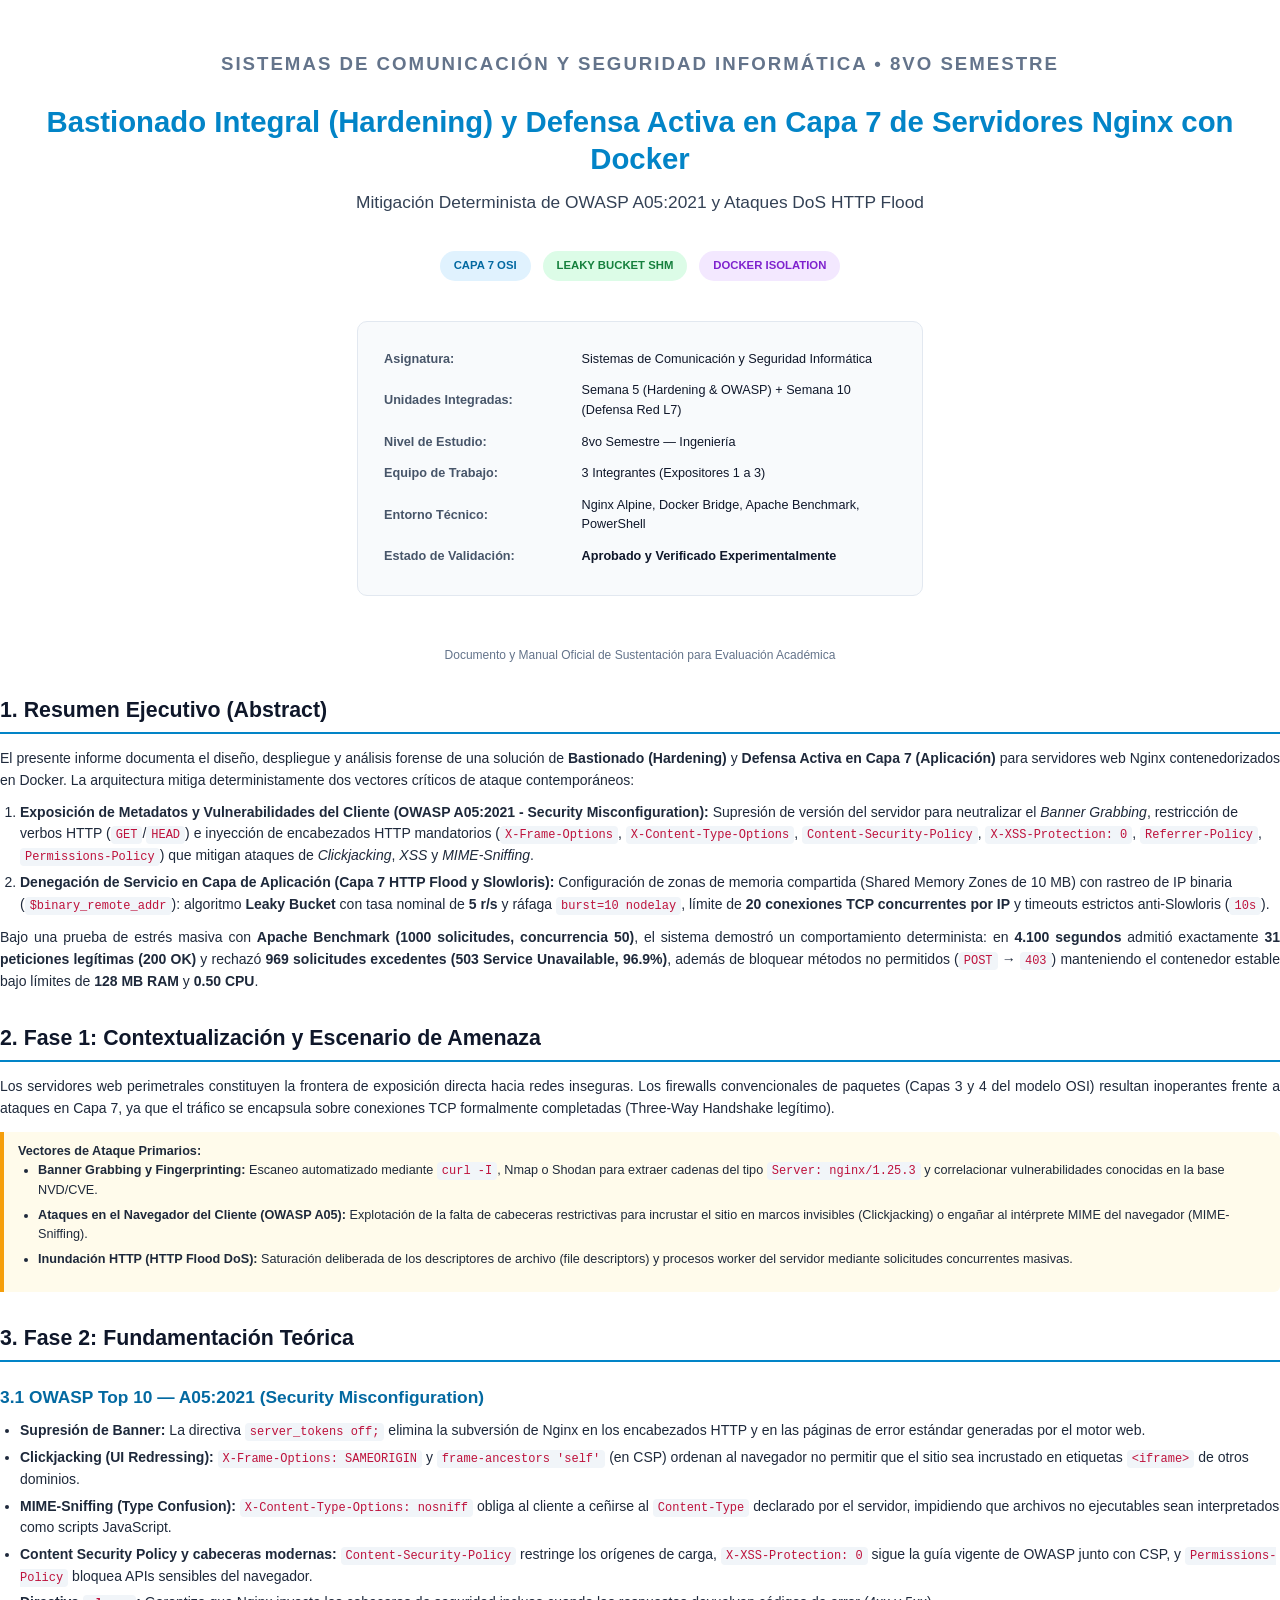
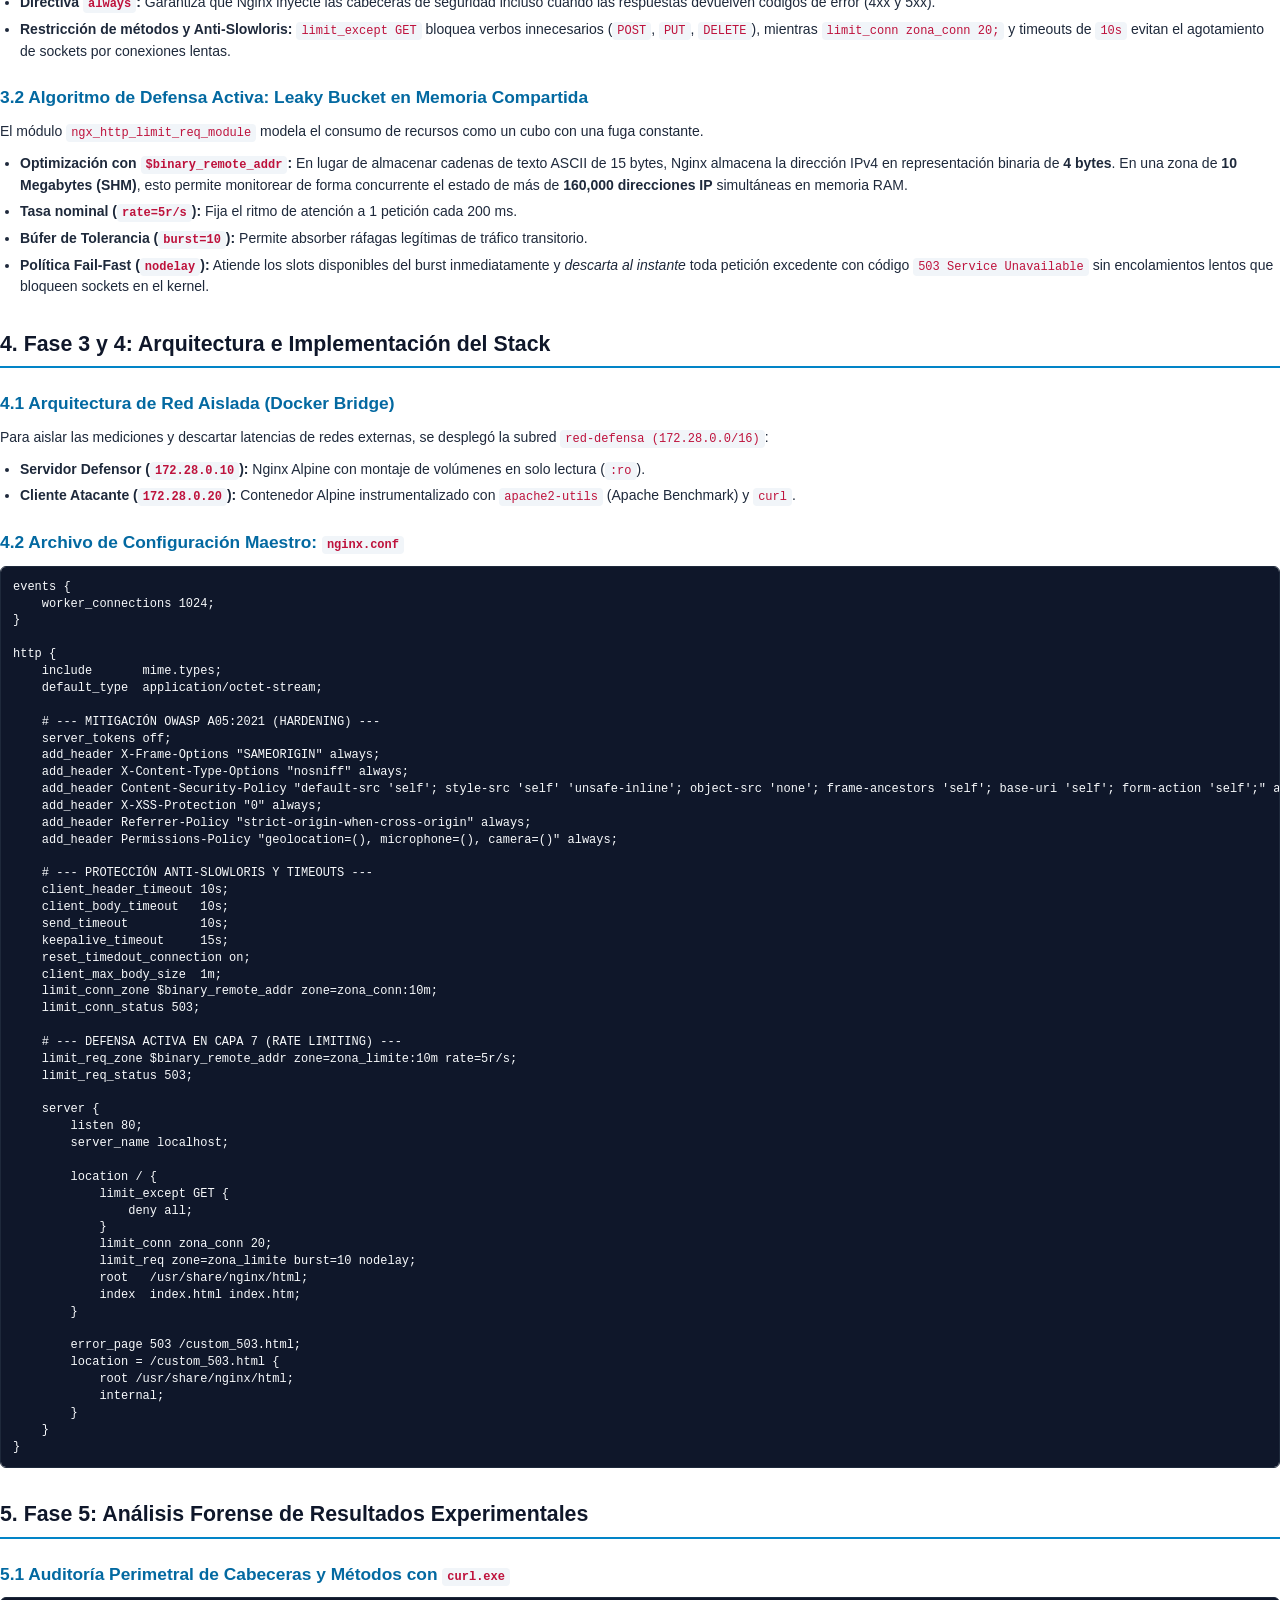
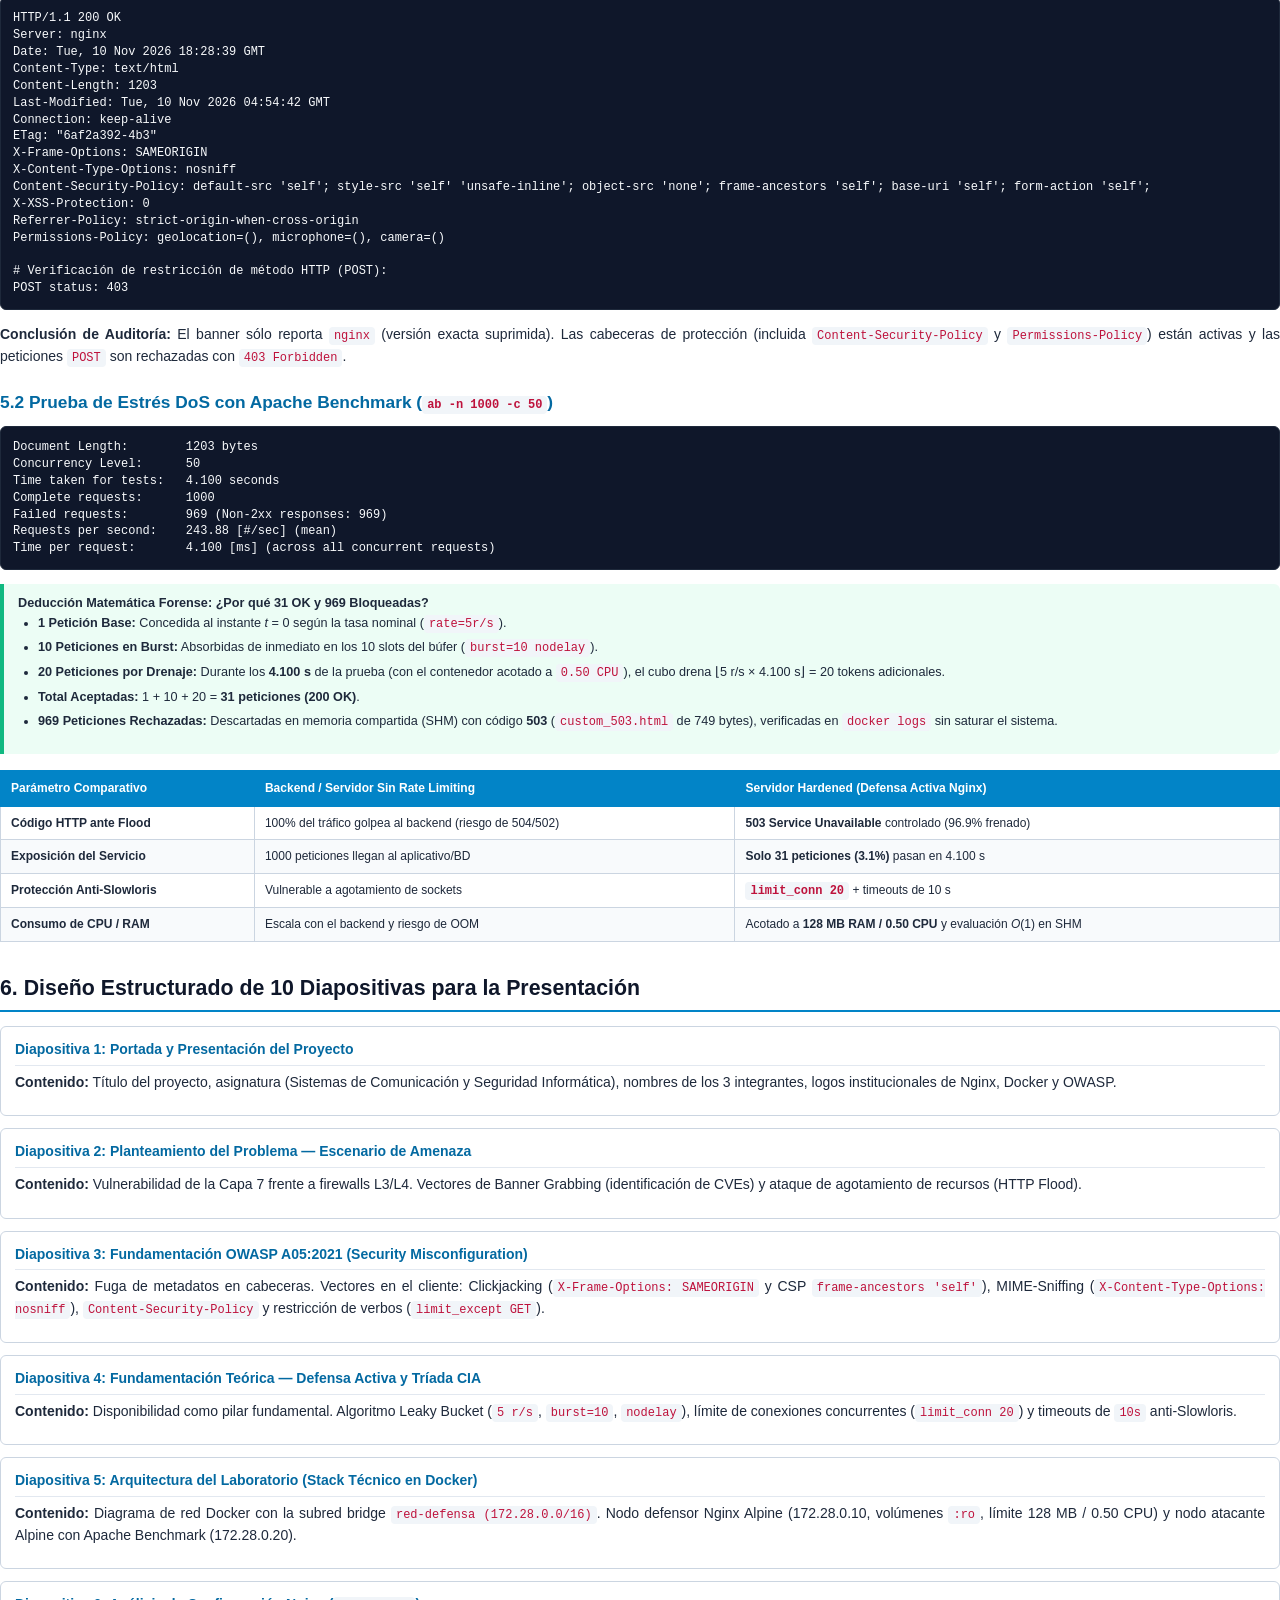
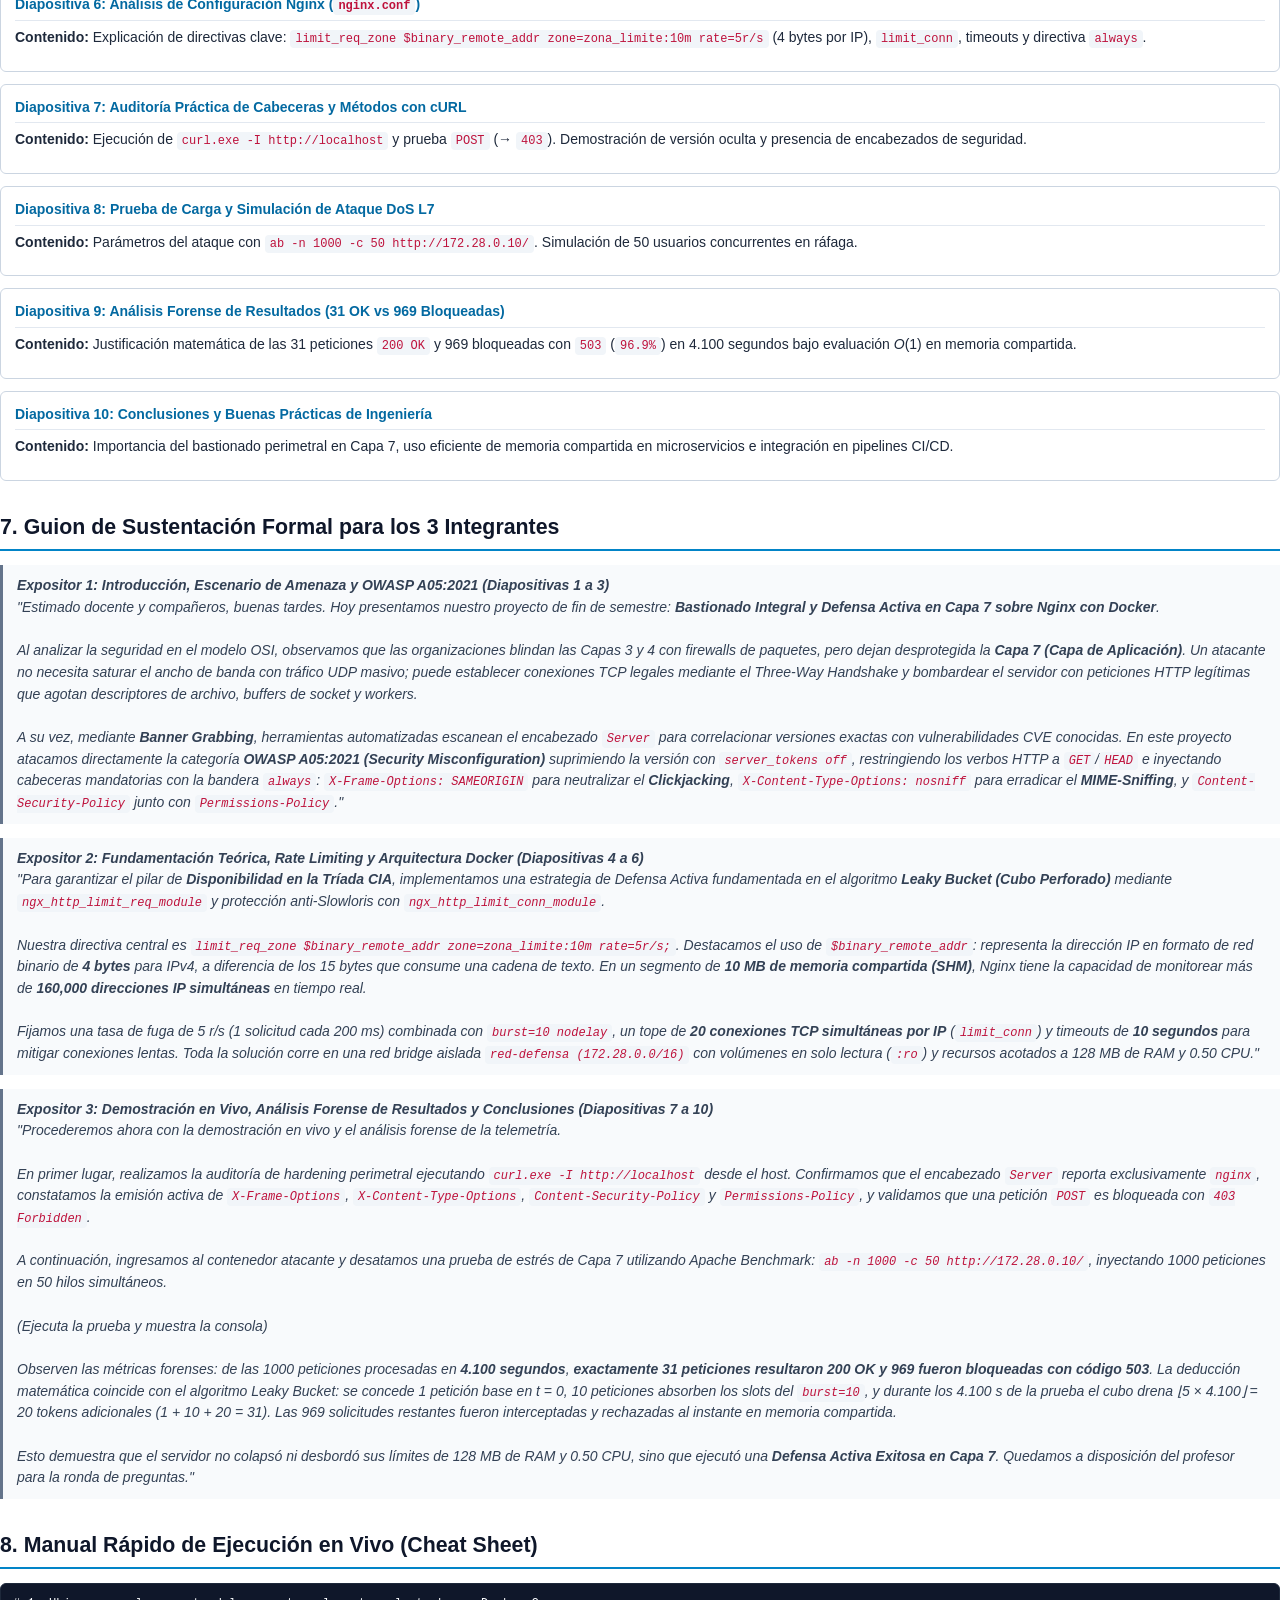
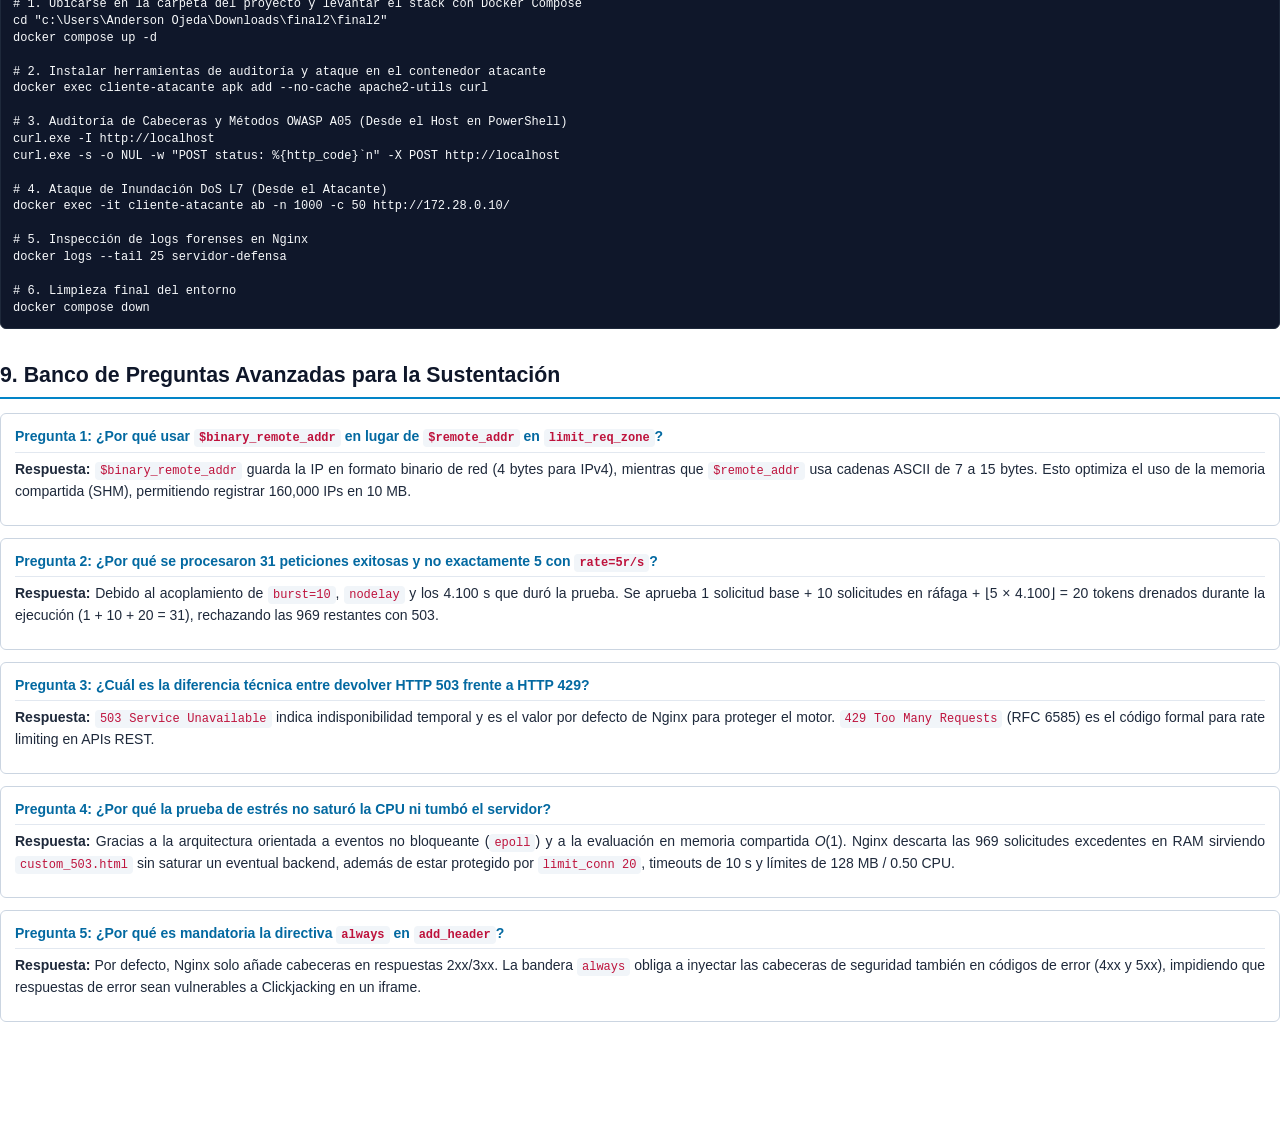
==== documento_para_pdf.html @ 4eda1c68 "Add project files" ====
<!DOCTYPE html>
<html lang="es">
<head>
<meta charset="UTF-8">
<title>Informe y Guía de Sustentación - Nginx Hardening y DoS Capa 7</title>
<style>
    @page {
        size: A4;
        margin: 20mm 15mm 20mm 15mm;
        @bottom-right {
            content: counter(page);
        }
    }
    
    body {
        font-family: 'Segoe UI', -apple-system, BlinkMacSystemFont, Roboto, Helvetica, Arial, sans-serif;
        font-size: 10.5pt;
        line-height: 1.55;
        color: #1e293b;
        background: #ffffff;
        margin: 0;
        padding: 0;
    }

    h1, h2, h3, h4, h5 {
        color: #0f172a;
        font-weight: 700;
        page-break-after: avoid;
    }

    .cover-page {
        page-break-after: always;
        text-align: center;
        padding-top: 50px;
    }

    .univ-title {
        font-size: 14pt;
        letter-spacing: 2px;
        color: #64748b;
        text-transform: uppercase;
        margin-bottom: 25px;
        font-weight: 600;
    }

    .doc-main-title {
        font-size: 22pt;
        line-height: 1.25;
        color: #0284c7;
        margin-bottom: 12px;
        font-weight: 800;
    }

    .doc-subtitle {
        font-size: 13pt;
        color: #334155;
        margin-bottom: 35px;
        font-weight: 500;
    }

    .badge-bar {
        margin-bottom: 40px;
    }

    .badge {
        display: inline-block;
        padding: 6px 14px;
        border-radius: 9999px;
        font-size: 8.5pt;
        font-weight: bold;
        text-transform: uppercase;
        margin: 0 4px;
    }

    .badge-blue { background: #e0f2fe; color: #0369a1; }
    .badge-green { background: #dcfce7; color: #15803d; }
    .badge-purple { background: #f3e8ff; color: #7e22ce; }

    .metadata-card {
        background: #f8fafc;
        border: 1px solid #e2e8f0;
        border-radius: 10px;
        padding: 22px;
        margin: 0 auto;
        max-width: 520px;
        text-align: left;
    }

    .metadata-card table {
        width: 100%;
        border-collapse: collapse;
    }

    .metadata-card td {
        padding: 6px 4px;
        font-size: 9.5pt;
    }

    .metadata-label {
        font-weight: bold;
        color: #475569;
        width: 38%;
    }

    .metadata-val {
        color: #0f172a;
    }

    h1 {
        font-size: 16pt;
        border-bottom: 2px solid #0284c7;
        padding-bottom: 5px;
        margin-top: 30px;
        margin-bottom: 14px;
    }

    h2 {
        font-size: 13pt;
        color: #0369a1;
        margin-top: 22px;
        margin-bottom: 10px;
    }

    h3 {
        font-size: 11pt;
        color: #0f172a;
        margin-top: 16px;
        margin-bottom: 8px;
    }

    p {
        margin: 0 0 10px 0;
        text-align: justify;
    }

    ul, ol {
        margin: 0 0 12px 20px;
        padding: 0;
    }

    li {
        margin-bottom: 5px;
    }

    pre {
        background: #0f172a;
        color: #f8fafc;
        padding: 12px;
        border-radius: 6px;
        font-family: 'Consolas', 'Courier New', monospace;
        font-size: 8.5pt;
        line-height: 1.4;
        overflow-x: auto;
        page-break-inside: avoid;
        margin: 10px 0 14px 0;
        border: 1px solid #1e293b;
    }

    code {
        font-family: 'Consolas', monospace;
        font-size: 9pt;
        background: #f1f5f9;
        color: #be123c;
        padding: 2px 5px;
        border-radius: 4px;
    }

    pre code {
        background: none;
        color: inherit;
        padding: 0;
    }

    table.data-table {
        width: 100%;
        border-collapse: collapse;
        margin: 14px 0 18px 0;
        font-size: 9pt;
        page-break-inside: avoid;
    }

    table.data-table th {
        background: #0284c7;
        color: #ffffff;
        text-align: left;
        padding: 8px 10px;
        font-weight: 600;
        border: 1px solid #0284c7;
    }

    table.data-table td {
        padding: 7px 10px;
        border: 1px solid #cbd5e1;
        vertical-align: top;
    }

    table.data-table tr:nth-child(even) {
        background: #f8fafc;
    }

    .callout {
        border-left: 4px solid #0284c7;
        background: #f0f9ff;
        padding: 10px 14px;
        border-radius: 0 6px 6px 0;
        margin: 12px 0 16px 0;
        font-size: 9.5pt;
        page-break-inside: avoid;
    }

    .callout-success {
        border-left-color: #10b981;
        background: #ecfdf5;
    }

    .callout-warning {
        border-left-color: #f59e0b;
        background: #fffbeb;
    }

    .quote-box {
        background: #f8fafc;
        border-left: 3px solid #64748b;
        padding: 10px 14px;
        margin: 10px 0 14px 0;
        font-style: italic;
        color: #334155;
        page-break-inside: avoid;
    }

    .slide-card {
        border: 1px solid #cbd5e1;
        border-radius: 6px;
        padding: 12px 14px;
        margin-bottom: 12px;
        background: #ffffff;
        page-break-inside: avoid;
    }

    .slide-header {
        font-weight: bold;
        color: #0369a1;
        font-size: 10.5pt;
        margin-bottom: 6px;
        border-bottom: 1px solid #e2e8f0;
        padding-bottom: 4px;
    }

    .page-break {
        page-break-before: always;
    }
</style>
</head>
<body>

<!-- PORTADA -->
<div class="cover-page">
    <div class="univ-title">Sistemas de Comunicación y Seguridad Informática &bull; 8vo Semestre</div>
    <div class="doc-main-title">Bastionado Integral (Hardening) y Defensa Activa en Capa 7 de Servidores Nginx con Docker</div>
    <div class="doc-subtitle">Mitigación Determinista de OWASP A05:2021 y Ataques DoS HTTP Flood</div>
    
    <div class="badge-bar">
        <span class="badge badge-blue">Capa 7 OSI</span>
        <span class="badge badge-green">Leaky Bucket SHM</span>
        <span class="badge badge-purple">Docker Isolation</span>
    </div>

    <div class="metadata-card">
        <table>
            <tr>
                <td class="metadata-label">Asignatura:</td>
                <td class="metadata-val">Sistemas de Comunicación y Seguridad Informática</td>
            </tr>
            <tr>
                <td class="metadata-label">Unidades Integradas:</td>
                <td class="metadata-val">Semana 5 (Hardening & OWASP) + Semana 10 (Defensa Red L7)</td>
            </tr>
            <tr>
                <td class="metadata-label">Nivel de Estudio:</td>
                <td class="metadata-val">8vo Semestre — Ingeniería</td>
            </tr>
            <tr>
                <td class="metadata-label">Equipo de Trabajo:</td>
                <td class="metadata-val">3 Integrantes (Expositores 1 a 3)</td>
            </tr>
            <tr>
                <td class="metadata-label">Entorno Técnico:</td>
                <td class="metadata-val">Nginx Alpine, Docker Bridge, Apache Benchmark, PowerShell</td>
            </tr>
            <tr>
                <td class="metadata-label">Estado de Validación:</td>
                <td class="metadata-val"><strong>Aprobado y Verificado Experimentalmente</strong></td>
            </tr>
        </table>
    </div>

    <div style="margin-top: 50px; color: #64748b; font-size: 9pt;">
        Documento y Manual Oficial de Sustentación para Evaluación Académica
    </div>
</div>

<!-- RESUMEN EJECUTIVO -->
<h1>1. Resumen Ejecutivo (Abstract)</h1>
<p>
El presente informe documenta el diseño, despliegue y análisis forense de una solución de <strong>Bastionado (Hardening)</strong> y <strong>Defensa Activa en Capa 7 (Aplicación)</strong> para servidores web Nginx contenedorizados en Docker. La arquitectura mitiga deterministamente dos vectores críticos de ataque contemporáneos:
</p>
<ol>
    <li><strong>Exposición de Metadatos y Vulnerabilidades del Cliente (OWASP A05:2021 - Security Misconfiguration):</strong> Supresión de versión del servidor para neutralizar el <em>Banner Grabbing</em>, restricción de verbos HTTP (<code>GET</code>/<code>HEAD</code>) e inyección de encabezados HTTP mandatorios (<code>X-Frame-Options</code>, <code>X-Content-Type-Options</code>, <code>Content-Security-Policy</code>, <code>X-XSS-Protection: 0</code>, <code>Referrer-Policy</code>, <code>Permissions-Policy</code>) que mitigan ataques de <em>Clickjacking</em>, <em>XSS</em> y <em>MIME-Sniffing</em>.</li>
    <li><strong>Denegación de Servicio en Capa de Aplicación (Capa 7 HTTP Flood y Slowloris):</strong> Configuración de zonas de memoria compartida (Shared Memory Zones de 10 MB) con rastreo de IP binaria (<code>$binary_remote_addr</code>): algoritmo <strong>Leaky Bucket</strong> con tasa nominal de <strong>5 r/s</strong> y ráfaga <code>burst=10 nodelay</code>, límite de <strong>20 conexiones TCP concurrentes por IP</strong> y timeouts estrictos anti-Slowloris (<code>10s</code>).</li>
</ol>
<p>
Bajo una prueba de estrés masiva con <strong>Apache Benchmark (1000 solicitudes, concurrencia 50)</strong>, el sistema demostró un comportamiento determinista: en <strong>4.100 segundos</strong> admitió exactamente <strong>31 peticiones legítimas (200 OK)</strong> y rechazó <strong>969 solicitudes excedentes (503 Service Unavailable, 96.9%)</strong>, además de bloquear métodos no permitidos (<code>POST</code> &rarr; <code>403</code>) manteniendo el contenedor estable bajo límites de <strong>128 MB RAM</strong> y <strong>0.50 CPU</strong>.
</p>

<!-- FASE 1 -->
<h1>2. Fase 1: Contextualización y Escenario de Amenaza</h1>
<p>
Los servidores web perimetrales constituyen la frontera de exposición directa hacia redes inseguras. Los firewalls convencionales de paquetes (Capas 3 y 4 del modelo OSI) resultan inoperantes frente a ataques en Capa 7, ya que el tráfico se encapsula sobre conexiones TCP formalmente completadas (Three-Way Handshake legítimo).
</p>

<div class="callout callout-warning">
    <strong>Vectores de Ataque Primarios:</strong>
    <ul>
        <li><strong>Banner Grabbing y Fingerprinting:</strong> Escaneo automatizado mediante <code>curl -I</code>, Nmap o Shodan para extraer cadenas del tipo <code>Server: nginx/1.25.3</code> y correlacionar vulnerabilidades conocidas en la base NVD/CVE.</li>
        <li><strong>Ataques en el Navegador del Cliente (OWASP A05):</strong> Explotación de la falta de cabeceras restrictivas para incrustar el sitio en marcos invisibles (Clickjacking) o engañar al intérprete MIME del navegador (MIME-Sniffing).</li>
        <li><strong>Inundación HTTP (HTTP Flood DoS):</strong> Saturación deliberada de los descriptores de archivo (file descriptors) y procesos worker del servidor mediante solicitudes concurrentes masivas.</li>
    </ul>
</div>

<!-- FASE 2 -->
<h1>3. Fase 2: Fundamentación Teórica</h1>

<h2>3.1 OWASP Top 10 — A05:2021 (Security Misconfiguration)</h2>
<ul>
    <li><strong>Supresión de Banner:</strong> La directiva <code>server_tokens off;</code> elimina la subversión de Nginx en los encabezados HTTP y en las páginas de error estándar generadas por el motor web.</li>
    <li><strong>Clickjacking (UI Redressing):</strong> <code>X-Frame-Options: SAMEORIGIN</code> y <code>frame-ancestors 'self'</code> (en CSP) ordenan al navegador no permitir que el sitio sea incrustado en etiquetas <code>&lt;iframe&gt;</code> de otros dominios.</li>
    <li><strong>MIME-Sniffing (Type Confusion):</strong> <code>X-Content-Type-Options: nosniff</code> obliga al cliente a ceñirse al <code>Content-Type</code> declarado por el servidor, impidiendo que archivos no ejecutables sean interpretados como scripts JavaScript.</li>
    <li><strong>Content Security Policy y cabeceras modernas:</strong> <code>Content-Security-Policy</code> restringe los orígenes de carga, <code>X-XSS-Protection: 0</code> sigue la guía vigente de OWASP junto con CSP, y <code>Permissions-Policy</code> bloquea APIs sensibles del navegador.</li>
    <li><strong>Directiva <code>always</code>:</strong> Garantiza que Nginx inyecte las cabeceras de seguridad incluso cuando las respuestas devuelven códigos de error (4xx y 5xx).</li>
    <li><strong>Restricción de métodos y Anti-Slowloris:</strong> <code>limit_except GET</code> bloquea verbos innecesarios (<code>POST</code>, <code>PUT</code>, <code>DELETE</code>), mientras <code>limit_conn zona_conn 20;</code> y timeouts de <code>10s</code> evitan el agotamiento de sockets por conexiones lentas.</li>
</ul>

<h2>3.2 Algoritmo de Defensa Activa: Leaky Bucket en Memoria Compartida</h2>
<p>
El módulo <code>ngx_http_limit_req_module</code> modela el consumo de recursos como un cubo con una fuga constante.
</p>
<ul>
    <li><strong>Optimización con <code>$binary_remote_addr</code>:</strong> En lugar de almacenar cadenas de texto ASCII de 15 bytes, Nginx almacena la dirección IPv4 en representación binaria de <strong>4 bytes</strong>. En una zona de <strong>10 Megabytes (SHM)</strong>, esto permite monitorear de forma concurrente el estado de más de <strong>160,000 direcciones IP</strong> simultáneas en memoria RAM.</li>
    <li><strong>Tasa nominal (<code>rate=5r/s</code>):</strong> Fija el ritmo de atención a 1 petición cada 200 ms.</li>
    <li><strong>Búfer de Tolerancia (<code>burst=10</code>):</strong> Permite absorber ráfagas legítimas de tráfico transitorio.</li>
    <li><strong>Política Fail-Fast (<code>nodelay</code>):</strong> Atiende los slots disponibles del burst inmediatamente y <em>descarta al instante</em> toda petición excedente con código <code>503 Service Unavailable</code> sin encolamientos lentos que bloqueen sockets en el kernel.</li>
</ul>

<div class="page-break"></div>

<!-- FASE 3 Y 4 -->
<h1>4. Fase 3 y 4: Arquitectura e Implementación del Stack</h1>

<h2>4.1 Arquitectura de Red Aislada (Docker Bridge)</h2>
<p>
Para aislar las mediciones y descartar latencias de redes externas, se desplegó la subred <code>red-defensa (172.28.0.0/16)</code>:
</p>
<ul>
    <li><strong>Servidor Defensor (<code>172.28.0.10</code>):</strong> Nginx Alpine con montaje de volúmenes en solo lectura (<code>:ro</code>).</li>
    <li><strong>Cliente Atacante (<code>172.28.0.20</code>):</strong> Contenedor Alpine instrumentalizado con <code>apache2-utils</code> (Apache Benchmark) y <code>curl</code>.</li>
</ul>

<h2>4.2 Archivo de Configuración Maestro: <code>nginx.conf</code></h2>
<pre><code>events {
    worker_connections 1024;
}

http {
    include       mime.types;
    default_type  application/octet-stream;

    # --- MITIGACIÓN OWASP A05:2021 (HARDENING) ---
    server_tokens off;
    add_header X-Frame-Options "SAMEORIGIN" always;
    add_header X-Content-Type-Options "nosniff" always;
    add_header Content-Security-Policy "default-src 'self'; style-src 'self' 'unsafe-inline'; object-src 'none'; frame-ancestors 'self'; base-uri 'self'; form-action 'self';" always;
    add_header X-XSS-Protection "0" always;
    add_header Referrer-Policy "strict-origin-when-cross-origin" always;
    add_header Permissions-Policy "geolocation=(), microphone=(), camera=()" always;

    # --- PROTECCIÓN ANTI-SLOWLORIS Y TIMEOUTS ---
    client_header_timeout 10s;
    client_body_timeout   10s;
    send_timeout          10s;
    keepalive_timeout     15s;
    reset_timedout_connection on;
    client_max_body_size  1m;
    limit_conn_zone $binary_remote_addr zone=zona_conn:10m;
    limit_conn_status 503;

    # --- DEFENSA ACTIVA EN CAPA 7 (RATE LIMITING) ---
    limit_req_zone $binary_remote_addr zone=zona_limite:10m rate=5r/s;
    limit_req_status 503;

    server {
        listen 80;
        server_name localhost;

        location / {
            limit_except GET {
                deny all;
            }
            limit_conn zona_conn 20;
            limit_req zone=zona_limite burst=10 nodelay;
            root   /usr/share/nginx/html;
            index  index.html index.htm;
        }

        error_page 503 /custom_503.html;
        location = /custom_503.html {
            root /usr/share/nginx/html;
            internal;
        }
    }
}</code></pre>

<!-- FASE 5 -->
<h1>5. Fase 5: Análisis Forense de Resultados Experimentales</h1>

<h2>5.1 Auditoría Perimetral de Cabeceras y Métodos con <code>curl.exe</code></h2>
<pre><code>HTTP/1.1 200 OK
Server: nginx
Date: Tue, 10 Nov 2026 18:28:39 GMT
Content-Type: text/html
Content-Length: 1203
Last-Modified: Tue, 10 Nov 2026 04:54:42 GMT
Connection: keep-alive
ETag: "6af2a392-4b3"
X-Frame-Options: SAMEORIGIN
X-Content-Type-Options: nosniff
Content-Security-Policy: default-src 'self'; style-src 'self' 'unsafe-inline'; object-src 'none'; frame-ancestors 'self'; base-uri 'self'; form-action 'self';
X-XSS-Protection: 0
Referrer-Policy: strict-origin-when-cross-origin
Permissions-Policy: geolocation=(), microphone=(), camera=()

# Verificación de restricción de método HTTP (POST):
POST status: 403</code></pre>
<p>
<strong>Conclusión de Auditoría:</strong> El banner sólo reporta <code>nginx</code> (versión exacta suprimida). Las cabeceras de protección (incluida <code>Content-Security-Policy</code> y <code>Permissions-Policy</code>) están activas y las peticiones <code>POST</code> son rechazadas con <code>403 Forbidden</code>.
</p>

<h2>5.2 Prueba de Estrés DoS con Apache Benchmark (<code>ab -n 1000 -c 50</code>)</h2>
<pre><code>Document Length:        1203 bytes
Concurrency Level:      50
Time taken for tests:   4.100 seconds
Complete requests:      1000
Failed requests:        969 (Non-2xx responses: 969)
Requests per second:    243.88 [#/sec] (mean)
Time per request:       4.100 [ms] (across all concurrent requests)</code></pre>

<div class="callout callout-success">
    <strong>Deducción Matemática Forense: ¿Por qué 31 OK y 969 Bloqueadas?</strong>
    <ul>
        <li><strong>1 Petición Base:</strong> Concedida al instante <i>t</i> = 0 según la tasa nominal (<code>rate=5r/s</code>).</li>
        <li><strong>10 Peticiones en Burst:</strong> Absorbidas de inmediato en los 10 slots del búfer (<code>burst=10 nodelay</code>).</li>
        <li><strong>20 Peticiones por Drenaje:</strong> Durante los <strong>4.100 s</strong> de la prueba (con el contenedor acotado a <code>0.50 CPU</code>), el cubo drena &lfloor;5 r/s &times; 4.100 s&rfloor; = 20 tokens adicionales.</li>
        <li><strong>Total Aceptadas:</strong> 1 + 10 + 20 = <strong>31 peticiones (200 OK)</strong>.</li>
        <li><strong>969 Peticiones Rechazadas:</strong> Descartadas en memoria compartida (SHM) con código <strong>503</strong> (<code>custom_503.html</code> de 749 bytes), verificadas en <code>docker logs</code> sin saturar el sistema.</li>
    </ul>
</div>

<table class="data-table">
    <thead>
        <tr>
            <th>Parámetro Comparativo</th>
            <th>Backend / Servidor Sin Rate Limiting</th>
            <th>Servidor Hardened (Defensa Activa Nginx)</th>
        </tr>
    </thead>
    <tbody>
        <tr>
            <td><strong>Código HTTP ante Flood</strong></td>
            <td>100% del tráfico golpea al backend (riesgo de 504/502)</td>
            <td><strong>503 Service Unavailable</strong> controlado (96.9% frenado)</td>
        </tr>
        <tr>
            <td><strong>Exposición del Servicio</strong></td>
            <td>1000 peticiones llegan al aplicativo/BD</td>
            <td><strong>Solo 31 peticiones (3.1%)</strong> pasan en 4.100 s</td>
        </tr>
        <tr>
            <td><strong>Protección Anti-Slowloris</strong></td>
            <td>Vulnerable a agotamiento de sockets</td>
            <td><strong><code>limit_conn 20</code></strong> + timeouts de 10 s</td>
        </tr>
        <tr>
            <td><strong>Consumo de CPU / RAM</strong></td>
            <td>Escala con el backend y riesgo de OOM</td>
            <td>Acotado a <strong>128 MB RAM / 0.50 CPU</strong> y evaluación <i>O</i>(1) en SHM</td>
        </tr>
    </tbody>
</table>

<div class="page-break"></div>

<!-- 10 DIAPOSITIVAS -->
<h1>6. Diseño Estructurado de 10 Diapositivas para la Presentación</h1>

<div class="slide-card">
    <div class="slide-header">Diapositiva 1: Portada y Presentación del Proyecto</div>
    <p><strong>Contenido:</strong> Título del proyecto, asignatura (Sistemas de Comunicación y Seguridad Informática), nombres de los 3 integrantes, logos institucionales de Nginx, Docker y OWASP.</p>
</div>

<div class="slide-card">
    <div class="slide-header">Diapositiva 2: Planteamiento del Problema — Escenario de Amenaza</div>
    <p><strong>Contenido:</strong> Vulnerabilidad de la Capa 7 frente a firewalls L3/L4. Vectores de Banner Grabbing (identificación de CVEs) y ataque de agotamiento de recursos (HTTP Flood).</p>
</div>

<div class="slide-card">
    <div class="slide-header">Diapositiva 3: Fundamentación OWASP A05:2021 (Security Misconfiguration)</div>
    <p><strong>Contenido:</strong> Fuga de metadatos en cabeceras. Vectores en el cliente: Clickjacking (<code>X-Frame-Options: SAMEORIGIN</code> y CSP <code>frame-ancestors 'self'</code>), MIME-Sniffing (<code>X-Content-Type-Options: nosniff</code>), <code>Content-Security-Policy</code> y restricción de verbos (<code>limit_except GET</code>).</p>
</div>

<div class="slide-card">
    <div class="slide-header">Diapositiva 4: Fundamentación Teórica — Defensa Activa y Tríada CIA</div>
    <p><strong>Contenido:</strong> Disponibilidad como pilar fundamental. Algoritmo Leaky Bucket (<code>5 r/s</code>, <code>burst=10</code>, <code>nodelay</code>), límite de conexiones concurrentes (<code>limit_conn 20</code>) y timeouts de <code>10s</code> anti-Slowloris.</p>
</div>

<div class="slide-card">
    <div class="slide-header">Diapositiva 5: Arquitectura del Laboratorio (Stack Técnico en Docker)</div>
    <p><strong>Contenido:</strong> Diagrama de red Docker con la subred bridge <code>red-defensa (172.28.0.0/16)</code>. Nodo defensor Nginx Alpine (172.28.0.10, volúmenes <code>:ro</code>, límite 128 MB / 0.50 CPU) y nodo atacante Alpine con Apache Benchmark (172.28.0.20).</p>
</div>

<div class="slide-card">
    <div class="slide-header">Diapositiva 6: Análisis de Configuración Nginx (<code>nginx.conf</code>)</div>
    <p><strong>Contenido:</strong> Explicación de directivas clave: <code>limit_req_zone $binary_remote_addr zone=zona_limite:10m rate=5r/s</code> (4 bytes por IP), <code>limit_conn</code>, timeouts y directiva <code>always</code>.</p>
</div>

<div class="slide-card">
    <div class="slide-header">Diapositiva 7: Auditoría Práctica de Cabeceras y Métodos con cURL</div>
    <p><strong>Contenido:</strong> Ejecución de <code>curl.exe -I http://localhost</code> y prueba <code>POST</code> (&rarr; <code>403</code>). Demostración de versión oculta y presencia de encabezados de seguridad.</p>
</div>

<div class="slide-card">
    <div class="slide-header">Diapositiva 8: Prueba de Carga y Simulación de Ataque DoS L7</div>
    <p><strong>Contenido:</strong> Parámetros del ataque con <code>ab -n 1000 -c 50 http://172.28.0.10/</code>. Simulación de 50 usuarios concurrentes en ráfaga.</p>
</div>

<div class="slide-card">
    <div class="slide-header">Diapositiva 9: Análisis Forense de Resultados (31 OK vs 969 Bloqueadas)</div>
    <p><strong>Contenido:</strong> Justificación matemática de las 31 peticiones <code>200 OK</code> y 969 bloqueadas con <code>503</code> (<code>96.9%</code>) en 4.100 segundos bajo evaluación <i>O</i>(1) en memoria compartida.</p>
</div>

<div class="slide-card">
    <div class="slide-header">Diapositiva 10: Conclusiones y Buenas Prácticas de Ingeniería</div>
    <p><strong>Contenido:</strong> Importancia del bastionado perimetral en Capa 7, uso eficiente de memoria compartida en microservicios e integración en pipelines CI/CD.</p>
</div>

<!-- GUION SUSTENTACION -->
<h1>7. Guion de Sustentación Formal para los 3 Integrantes</h1>

<div class="quote-box">
    <strong>Expositor 1: Introducción, Escenario de Amenaza y OWASP A05:2021 (Diapositivas 1 a 3)</strong><br>
    "Estimado docente y compañeros, buenas tardes. Hoy presentamos nuestro proyecto de fin de semestre: <strong>Bastionado Integral y Defensa Activa en Capa 7 sobre Nginx con Docker</strong>.<br><br>
    Al analizar la seguridad en el modelo OSI, observamos que las organizaciones blindan las Capas 3 y 4 con firewalls de paquetes, pero dejan desprotegida la <strong>Capa 7 (Capa de Aplicación)</strong>. Un atacante no necesita saturar el ancho de banda con tráfico UDP masivo; puede establecer conexiones TCP legales mediante el Three-Way Handshake y bombardear el servidor con peticiones HTTP legítimas que agotan descriptores de archivo, buffers de socket y workers.<br><br>
    A su vez, mediante <strong>Banner Grabbing</strong>, herramientas automatizadas escanean el encabezado <code>Server</code> para correlacionar versiones exactas con vulnerabilidades CVE conocidas. En este proyecto atacamos directamente la categoría <strong>OWASP A05:2021 (Security Misconfiguration)</strong> suprimiendo la versión con <code>server_tokens off</code>, restringiendo los verbos HTTP a <code>GET</code>/<code>HEAD</code> e inyectando cabeceras mandatorias con la bandera <code>always</code>: <code>X-Frame-Options: SAMEORIGIN</code> para neutralizar el <strong>Clickjacking</strong>, <code>X-Content-Type-Options: nosniff</code> para erradicar el <strong>MIME-Sniffing</strong>, y <code>Content-Security-Policy</code> junto con <code>Permissions-Policy</code>."
</div>

<div class="quote-box">
    <strong>Expositor 2: Fundamentación Teórica, Rate Limiting y Arquitectura Docker (Diapositivas 4 a 6)</strong><br>
    "Para garantizar el pilar de <strong>Disponibilidad en la Tríada CIA</strong>, implementamos una estrategia de Defensa Activa fundamentada en el algoritmo <strong>Leaky Bucket (Cubo Perforado)</strong> mediante <code>ngx_http_limit_req_module</code> y protección anti-Slowloris con <code>ngx_http_limit_conn_module</code>.<br><br>
    Nuestra directiva central es <code>limit_req_zone $binary_remote_addr zone=zona_limite:10m rate=5r/s;</code>. Destacamos el uso de <code>$binary_remote_addr</code>: representa la dirección IP en formato de red binario de <strong>4 bytes</strong> para IPv4, a diferencia de los 15 bytes que consume una cadena de texto. En un segmento de <strong>10 MB de memoria compartida (SHM)</strong>, Nginx tiene la capacidad de monitorear más de <strong>160,000 direcciones IP simultáneas</strong> en tiempo real.<br><br>
    Fijamos una tasa de fuga de 5 r/s (1 solicitud cada 200 ms) combinada con <code>burst=10 nodelay</code>, un tope de <strong>20 conexiones TCP simultáneas por IP</strong> (<code>limit_conn</code>) y timeouts de <strong>10 segundos</strong> para mitigar conexiones lentas. Toda la solución corre en una red bridge aislada <code>red-defensa (172.28.0.0/16)</code> con volúmenes en solo lectura (<code>:ro</code>) y recursos acotados a 128 MB de RAM y 0.50 CPU."
</div>

<div class="quote-box">
    <strong>Expositor 3: Demostración en Vivo, Análisis Forense de Resultados y Conclusiones (Diapositivas 7 a 10)</strong><br>
    "Procederemos ahora con la demostración en vivo y el análisis forense de la telemetría.<br><br>
    En primer lugar, realizamos la auditoría de hardening perimetral ejecutando <code>curl.exe -I http://localhost</code> desde el host. Confirmamos que el encabezado <code>Server</code> reporta exclusivamente <code>nginx</code>, constatamos la emisión activa de <code>X-Frame-Options</code>, <code>X-Content-Type-Options</code>, <code>Content-Security-Policy</code> y <code>Permissions-Policy</code>, y validamos que una petición <code>POST</code> es bloqueada con <code>403 Forbidden</code>.<br><br>
    A continuación, ingresamos al contenedor atacante y desatamos una prueba de estrés de Capa 7 utilizando Apache Benchmark: <code>ab -n 1000 -c 50 http://172.28.0.10/</code>, inyectando 1000 peticiones en 50 hilos simultáneos.<br><br>
    <em>(Ejecuta la prueba y muestra la consola)</em><br><br>
    Observen las métricas forenses: de las 1000 peticiones procesadas en <strong>4.100 segundos</strong>, <strong>exactamente 31 peticiones resultaron 200 OK y 969 fueron bloqueadas con código 503</strong>. La deducción matemática coincide con el algoritmo Leaky Bucket: se concede 1 petición base en <i>t</i> = 0, 10 peticiones absorben los slots del <code>burst=10</code>, y durante los 4.100 s de la prueba el cubo drena &lfloor;5 &times; 4.100&rfloor; = 20 tokens adicionales (1 + 10 + 20 = 31). Las 969 solicitudes restantes fueron interceptadas y rechazadas al instante en memoria compartida.<br><br>
    Esto demuestra que el servidor no colapsó ni desbordó sus límites de 128 MB de RAM y 0.50 CPU, sino que ejecutó una <strong>Defensa Activa Exitosa en Capa 7</strong>. Quedamos a disposición del profesor para la ronda de preguntas."
</div>

<div class="page-break"></div>

<!-- CHEAT SHEET -->
<h1>8. Manual Rápido de Ejecución en Vivo (Cheat Sheet)</h1>

<pre><code># 1. Ubicarse en la carpeta del proyecto y levantar el stack con Docker Compose
cd "c:\Users\Anderson Ojeda\Downloads\final2\final2"
docker compose up -d

# 2. Instalar herramientas de auditoría y ataque en el contenedor atacante
docker exec cliente-atacante apk add --no-cache apache2-utils curl

# 3. Auditoría de Cabeceras y Métodos OWASP A05 (Desde el Host en PowerShell)
curl.exe -I http://localhost
curl.exe -s -o NUL -w "POST status: %{http_code}`n" -X POST http://localhost

# 4. Ataque de Inundación DoS L7 (Desde el Atacante)
docker exec -it cliente-atacante ab -n 1000 -c 50 http://172.28.0.10/

# 5. Inspección de logs forenses en Nginx
docker logs --tail 25 servidor-defensa

# 6. Limpieza final del entorno
docker compose down</code></pre>

<!-- BANCO DE PREGUNTAS -->
<h1>9. Banco de Preguntas Avanzadas para la Sustentación</h1>

<div class="slide-card">
    <div class="slide-header">Pregunta 1: ¿Por qué usar <code>$binary_remote_addr</code> en lugar de <code>$remote_addr</code> en <code>limit_req_zone</code>?</div>
    <p><strong>Respuesta:</strong> <code>$binary_remote_addr</code> guarda la IP en formato binario de red (4 bytes para IPv4), mientras que <code>$remote_addr</code> usa cadenas ASCII de 7 a 15 bytes. Esto optimiza el uso de la memoria compartida (SHM), permitiendo registrar 160,000 IPs en 10 MB.</p>
</div>

<div class="slide-card">
    <div class="slide-header">Pregunta 2: ¿Por qué se procesaron 31 peticiones exitosas y no exactamente 5 con <code>rate=5r/s</code>?</div>
    <p><strong>Respuesta:</strong> Debido al acoplamiento de <code>burst=10</code>, <code>nodelay</code> y los 4.100 s que duró la prueba. Se aprueba 1 solicitud base + 10 solicitudes en ráfaga + &lfloor;5 &times; 4.100&rfloor; = 20 tokens drenados durante la ejecución (1 + 10 + 20 = 31), rechazando las 969 restantes con 503.</p>
</div>

<div class="slide-card">
    <div class="slide-header">Pregunta 3: ¿Cuál es la diferencia técnica entre devolver HTTP 503 frente a HTTP 429?</div>
    <p><strong>Respuesta:</strong> <code>503 Service Unavailable</code> indica indisponibilidad temporal y es el valor por defecto de Nginx para proteger el motor. <code>429 Too Many Requests</code> (RFC 6585) es el código formal para rate limiting en APIs REST.</p>
</div>

<div class="slide-card">
    <div class="slide-header">Pregunta 4: ¿Por qué la prueba de estrés no saturó la CPU ni tumbó el servidor?</div>
    <p><strong>Respuesta:</strong> Gracias a la arquitectura orientada a eventos no bloqueante (<code>epoll</code>) y a la evaluación en memoria compartida <i>O</i>(1). Nginx descarta las 969 solicitudes excedentes en RAM sirviendo <code>custom_503.html</code> sin saturar un eventual backend, además de estar protegido por <code>limit_conn 20</code>, timeouts de 10 s y límites de 128 MB / 0.50 CPU.</p>
</div>

<div class="slide-card">
    <div class="slide-header">Pregunta 5: ¿Por qué es mandatoria la directiva <code>always</code> en <code>add_header</code>?</div>
    <p><strong>Respuesta:</strong> Por defecto, Nginx solo añade cabeceras en respuestas 2xx/3xx. La bandera <code>always</code> obliga a inyectar las cabeceras de seguridad también en códigos de error (4xx y 5xx), impidiendo que respuestas de error sean vulnerables a Clickjacking en un iframe.</p>
</div>

</body>
</html>
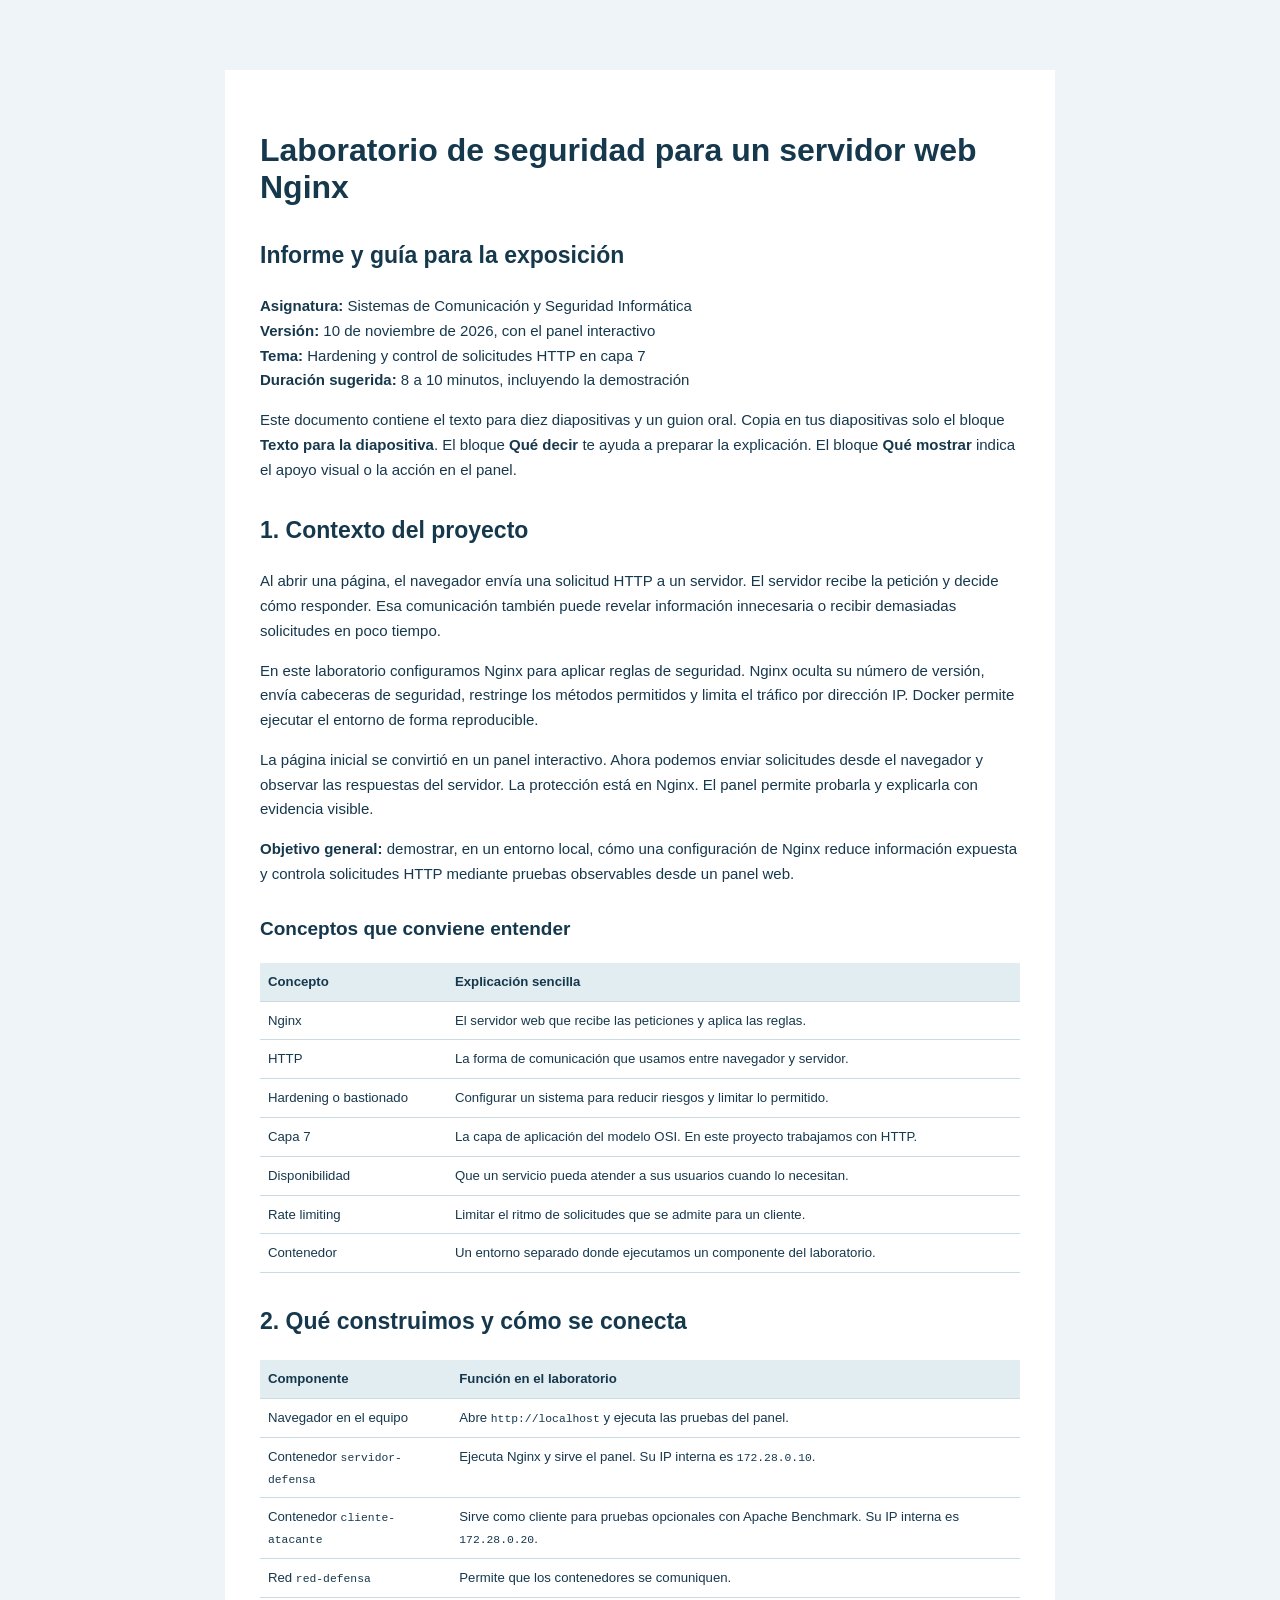
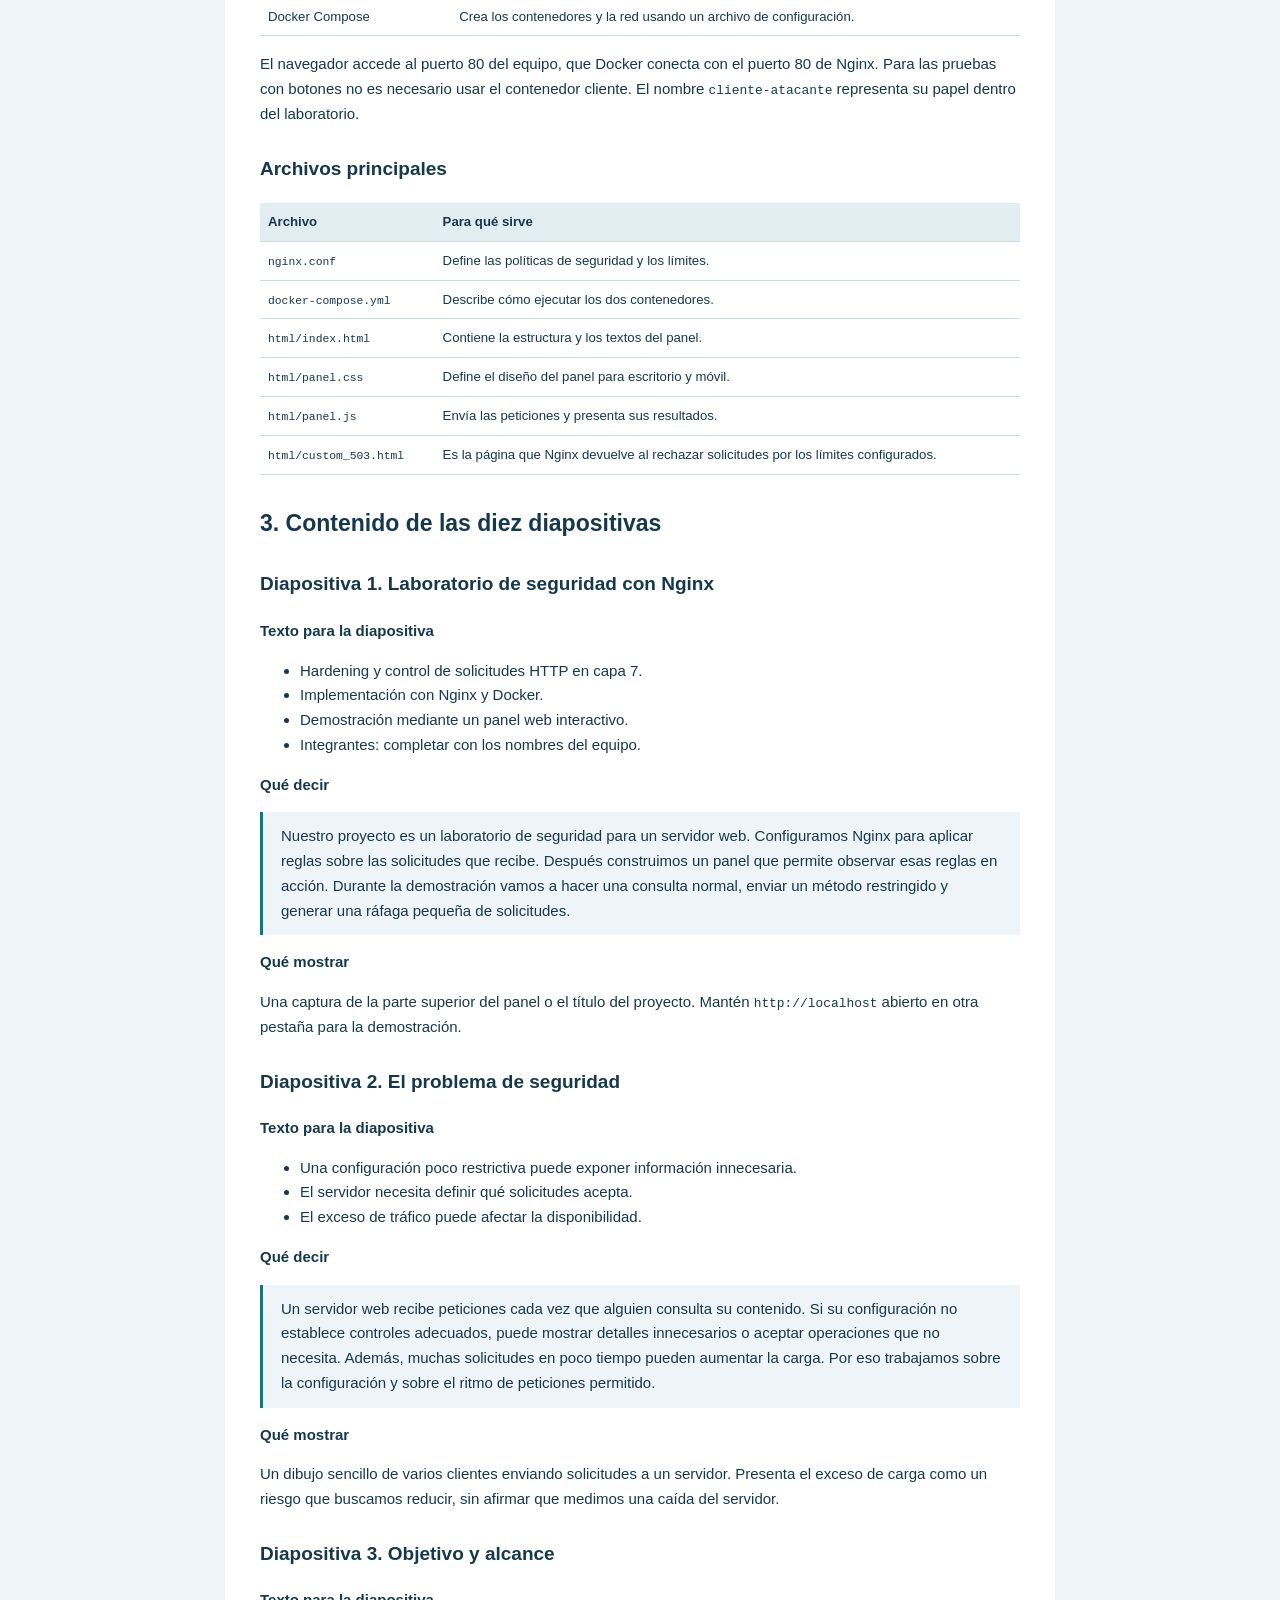
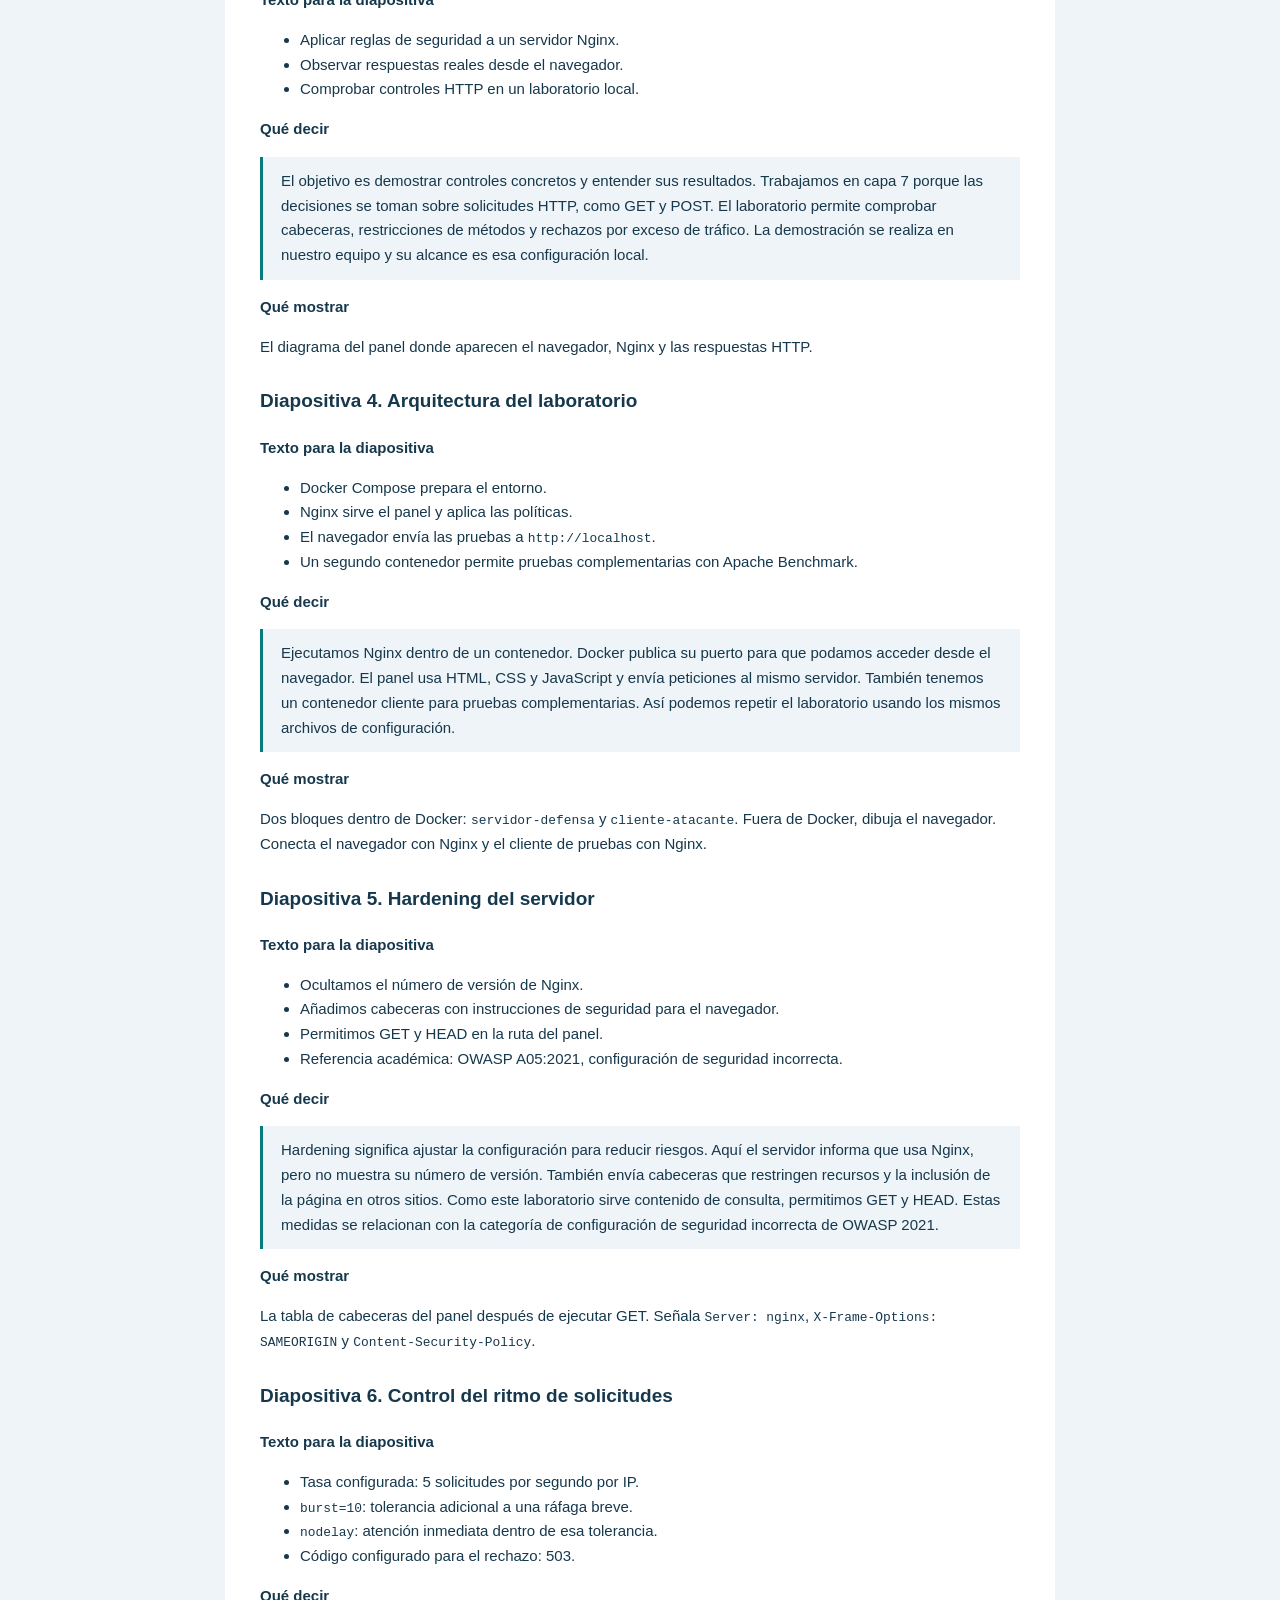
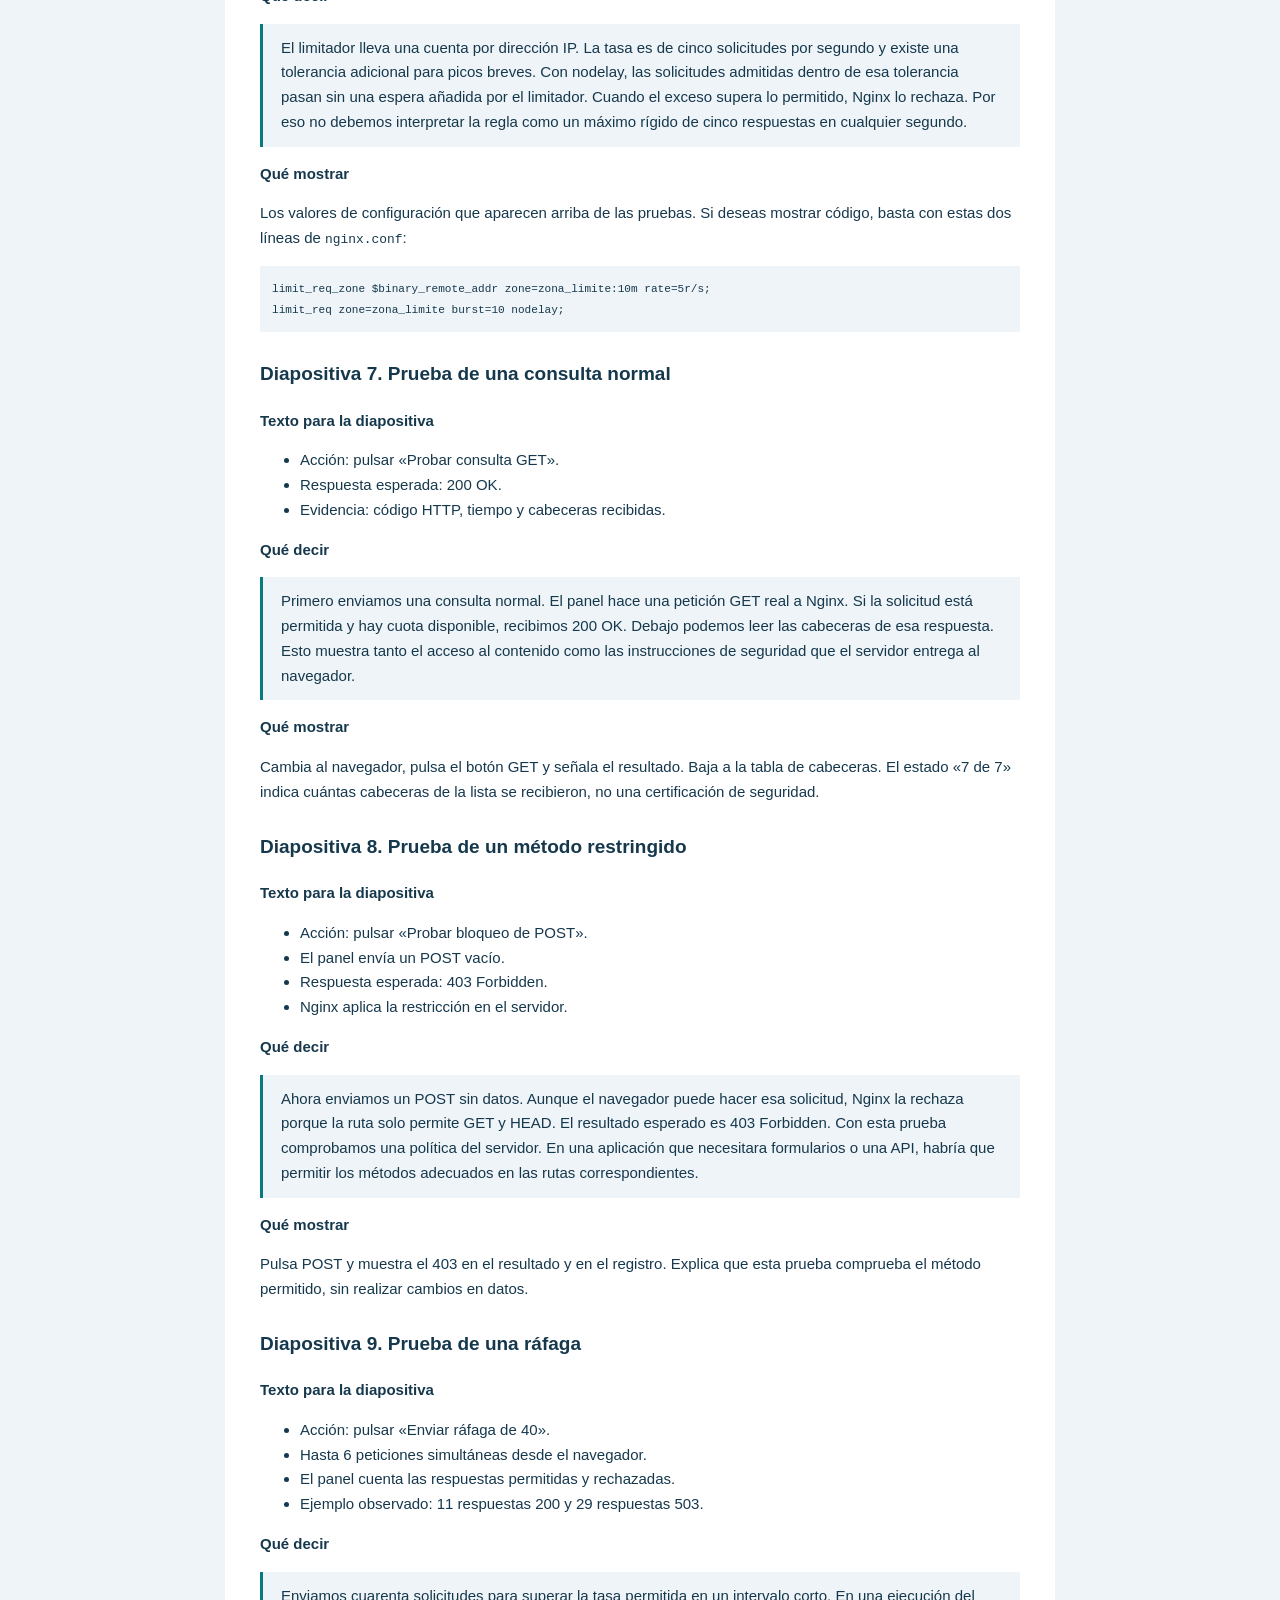
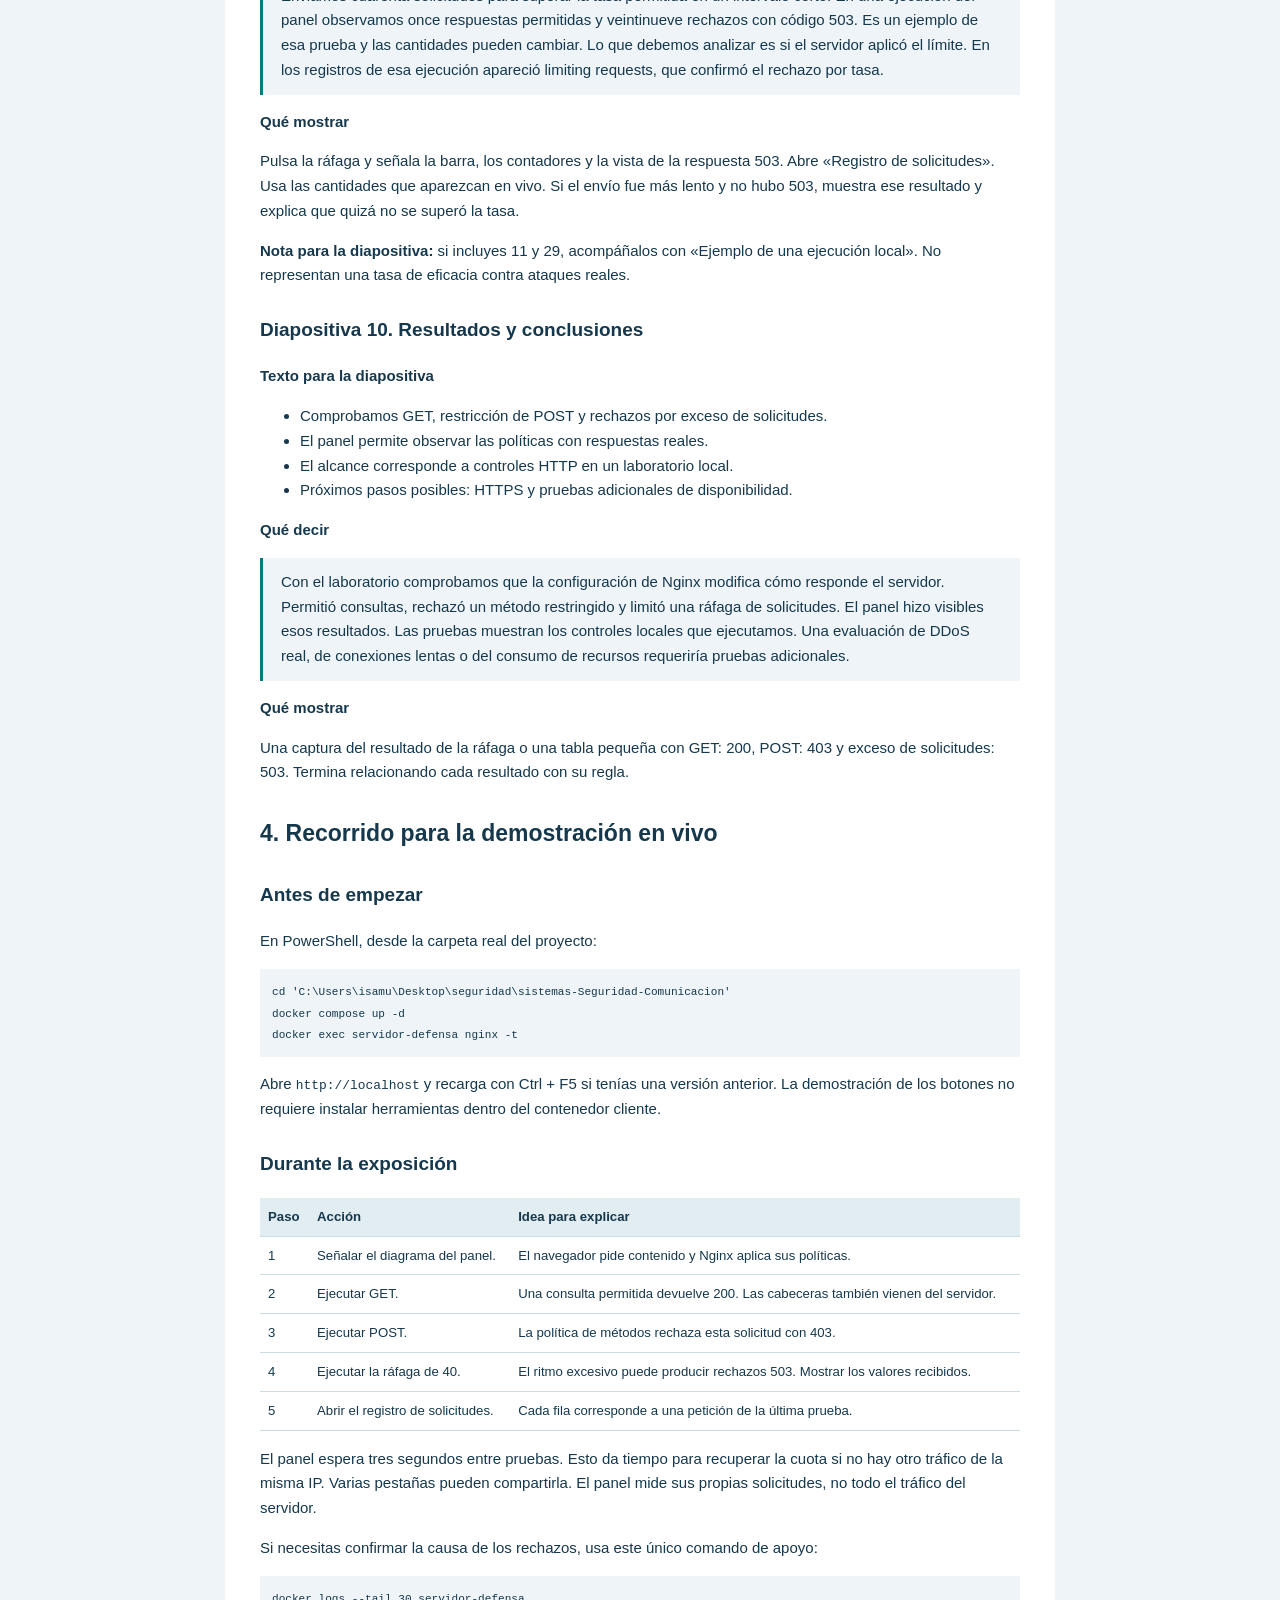
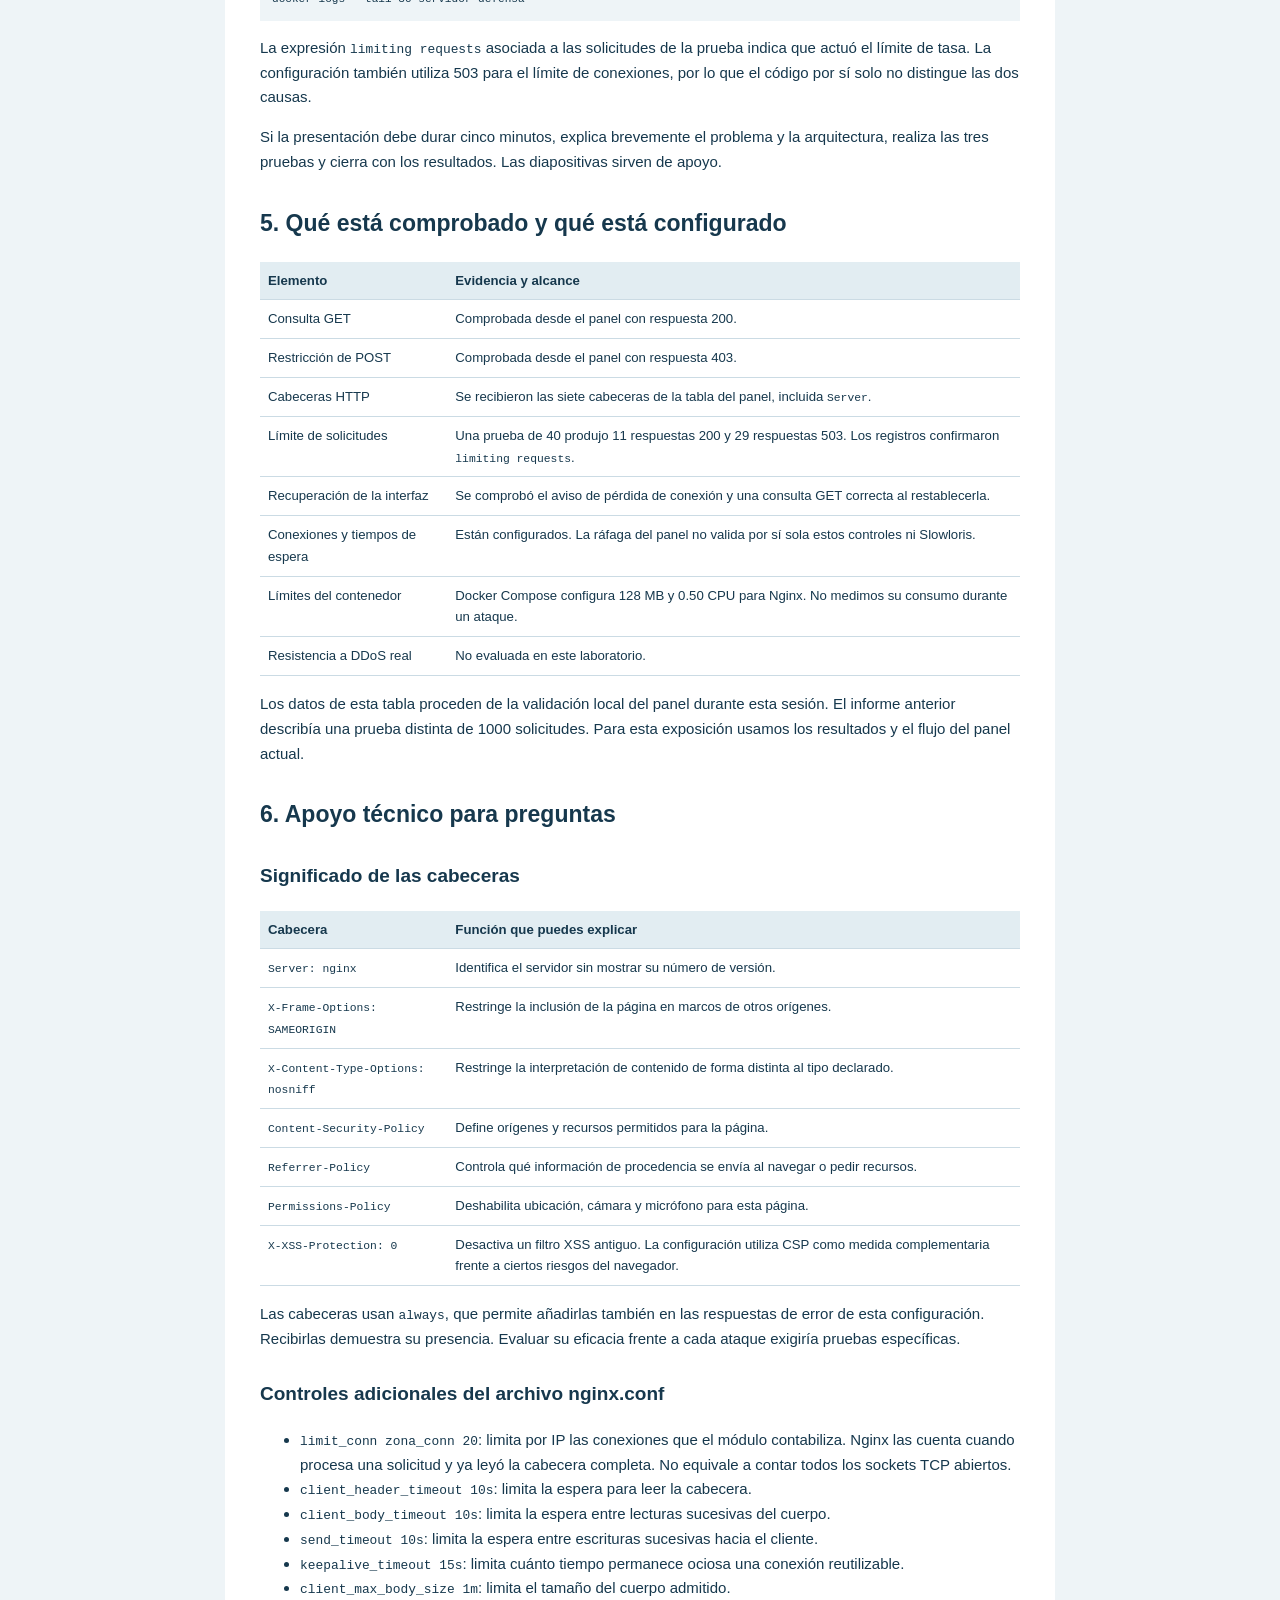
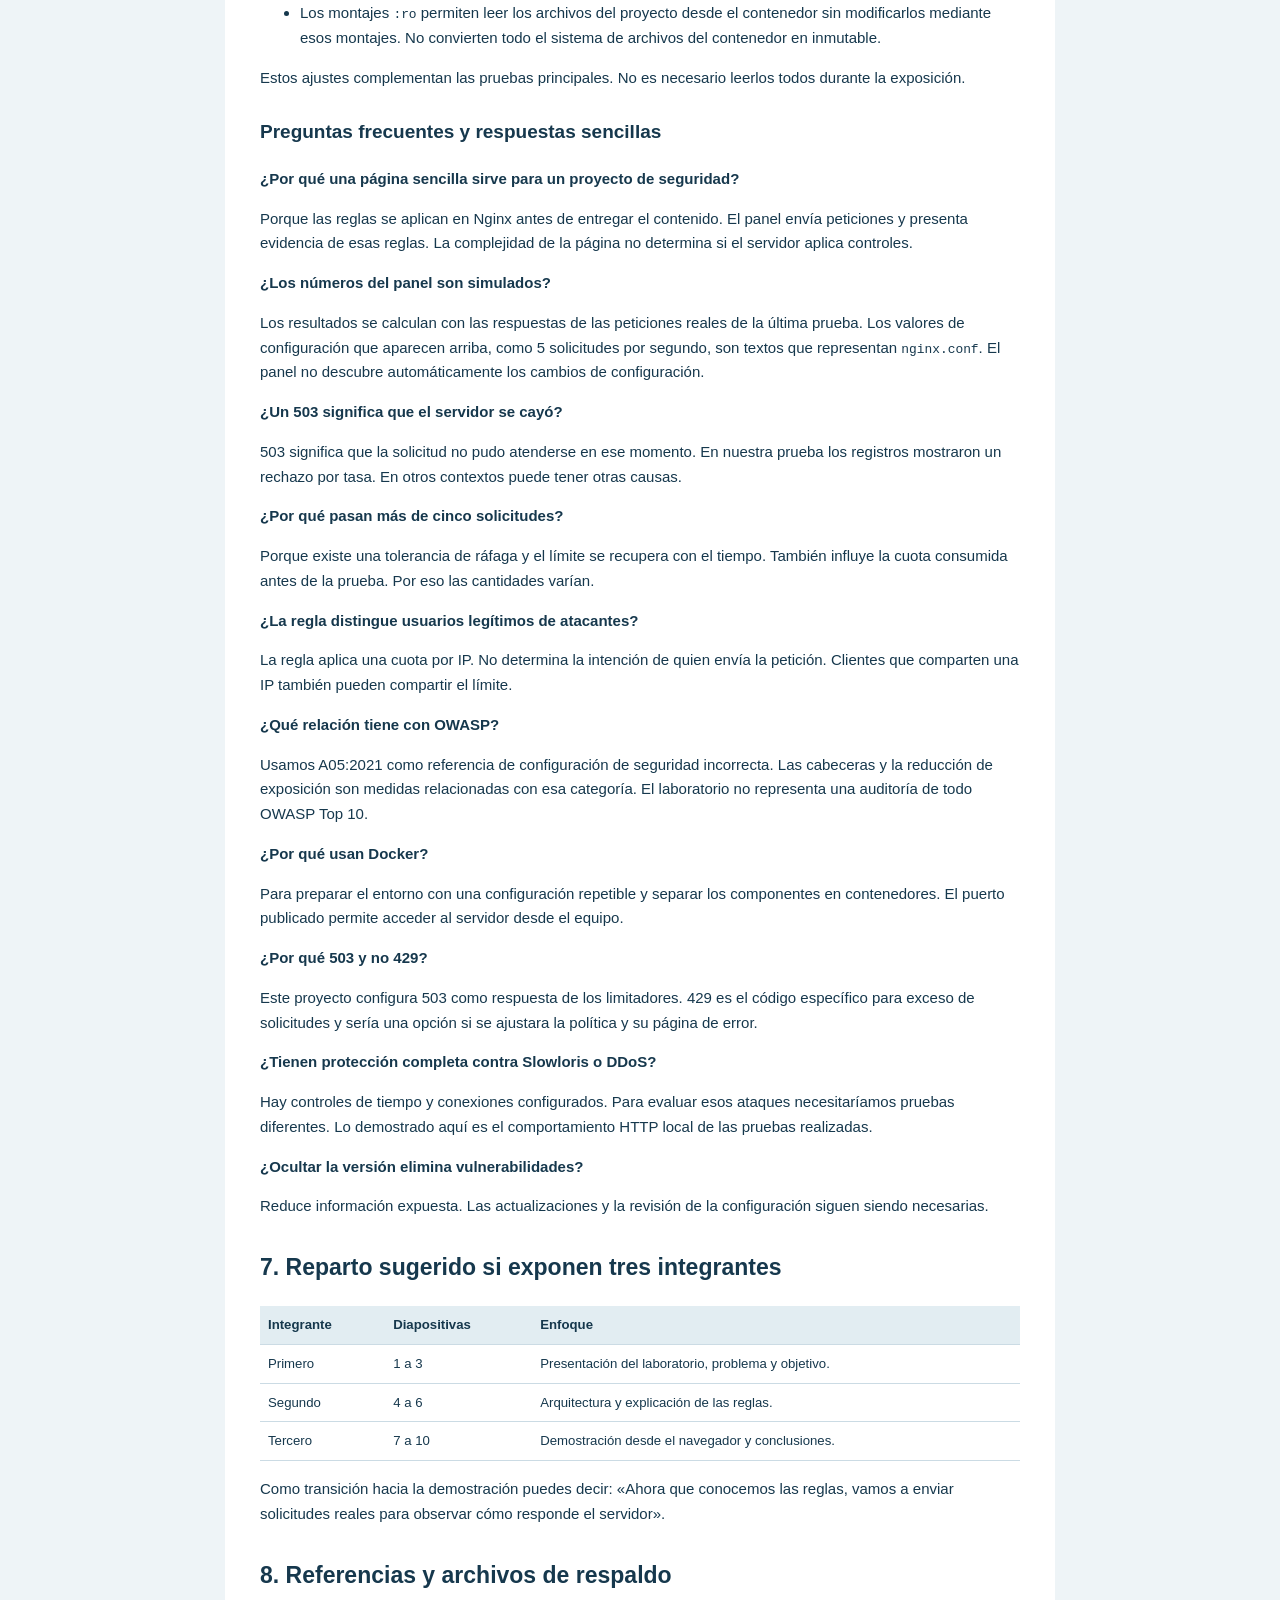
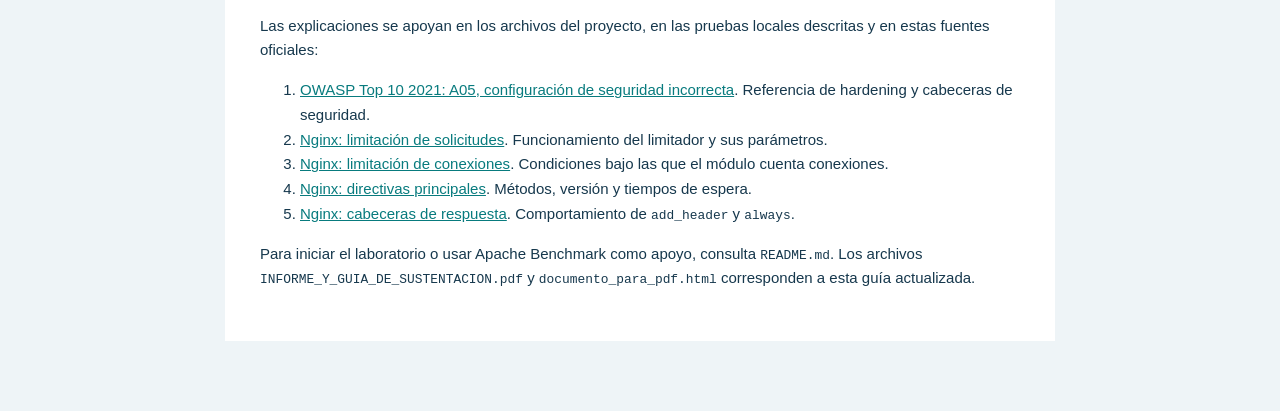
==== commit 159b9308: "prueba" ====
--- a/documento_para_pdf.html
+++ b/documento_para_pdf.html
@@ -1,635 +1,487 @@
 <!DOCTYPE html>
-<html lang="es">
-<head>
-<meta charset="UTF-8">
-<title>Informe y Guía de Sustentación - Nginx Hardening y DoS Capa 7</title>
-<style>
-    @page {
-        size: A4;
-        margin: 20mm 15mm 20mm 15mm;
-        @bottom-right {
-            content: counter(page);
-        }
-    }
-    
-    body {
-        font-family: 'Segoe UI', -apple-system, BlinkMacSystemFont, Roboto, Helvetica, Arial, sans-serif;
-        font-size: 10.5pt;
-        line-height: 1.55;
-        color: #1e293b;
-        background: #ffffff;
-        margin: 0;
-        padding: 0;
-    }
-
-    h1, h2, h3, h4, h5 {
-        color: #0f172a;
-        font-weight: 700;
-        page-break-after: avoid;
-    }
-
-    .cover-page {
-        page-break-after: always;
-        text-align: center;
-        padding-top: 50px;
-    }
-
-    .univ-title {
-        font-size: 14pt;
-        letter-spacing: 2px;
-        color: #64748b;
-        text-transform: uppercase;
-        margin-bottom: 25px;
-        font-weight: 600;
-    }
-
-    .doc-main-title {
-        font-size: 22pt;
-        line-height: 1.25;
-        color: #0284c7;
-        margin-bottom: 12px;
-        font-weight: 800;
-    }
-
-    .doc-subtitle {
-        font-size: 13pt;
-        color: #334155;
-        margin-bottom: 35px;
-        font-weight: 500;
-    }
-
-    .badge-bar {
-        margin-bottom: 40px;
-    }
-
-    .badge {
-        display: inline-block;
-        padding: 6px 14px;
-        border-radius: 9999px;
-        font-size: 8.5pt;
-        font-weight: bold;
-        text-transform: uppercase;
-        margin: 0 4px;
-    }
-
-    .badge-blue { background: #e0f2fe; color: #0369a1; }
-    .badge-green { background: #dcfce7; color: #15803d; }
-    .badge-purple { background: #f3e8ff; color: #7e22ce; }
-
-    .metadata-card {
-        background: #f8fafc;
-        border: 1px solid #e2e8f0;
-        border-radius: 10px;
-        padding: 22px;
-        margin: 0 auto;
-        max-width: 520px;
-        text-align: left;
-    }
-
-    .metadata-card table {
-        width: 100%;
-        border-collapse: collapse;
-    }
-
-    .metadata-card td {
-        padding: 6px 4px;
-        font-size: 9.5pt;
-    }
-
-    .metadata-label {
-        font-weight: bold;
-        color: #475569;
-        width: 38%;
-    }
-
-    .metadata-val {
-        color: #0f172a;
-    }
-
-    h1 {
-        font-size: 16pt;
-        border-bottom: 2px solid #0284c7;
-        padding-bottom: 5px;
-        margin-top: 30px;
-        margin-bottom: 14px;
-    }
-
-    h2 {
-        font-size: 13pt;
-        color: #0369a1;
-        margin-top: 22px;
-        margin-bottom: 10px;
-    }
-
-    h3 {
-        font-size: 11pt;
-        color: #0f172a;
-        margin-top: 16px;
-        margin-bottom: 8px;
-    }
-
-    p {
-        margin: 0 0 10px 0;
-        text-align: justify;
-    }
-
-    ul, ol {
-        margin: 0 0 12px 20px;
-        padding: 0;
-    }
-
-    li {
-        margin-bottom: 5px;
-    }
-
-    pre {
-        background: #0f172a;
-        color: #f8fafc;
-        padding: 12px;
-        border-radius: 6px;
-        font-family: 'Consolas', 'Courier New', monospace;
-        font-size: 8.5pt;
-        line-height: 1.4;
-        overflow-x: auto;
-        page-break-inside: avoid;
-        margin: 10px 0 14px 0;
-        border: 1px solid #1e293b;
-    }
-
-    code {
-        font-family: 'Consolas', monospace;
-        font-size: 9pt;
-        background: #f1f5f9;
-        color: #be123c;
-        padding: 2px 5px;
-        border-radius: 4px;
-    }
-
-    pre code {
-        background: none;
-        color: inherit;
-        padding: 0;
-    }
-
-    table.data-table {
-        width: 100%;
-        border-collapse: collapse;
-        margin: 14px 0 18px 0;
-        font-size: 9pt;
-        page-break-inside: avoid;
-    }
-
-    table.data-table th {
-        background: #0284c7;
-        color: #ffffff;
-        text-align: left;
-        padding: 8px 10px;
-        font-weight: 600;
-        border: 1px solid #0284c7;
-    }
-
-    table.data-table td {
-        padding: 7px 10px;
-        border: 1px solid #cbd5e1;
-        vertical-align: top;
-    }
-
-    table.data-table tr:nth-child(even) {
-        background: #f8fafc;
-    }
-
-    .callout {
-        border-left: 4px solid #0284c7;
-        background: #f0f9ff;
-        padding: 10px 14px;
-        border-radius: 0 6px 6px 0;
-        margin: 12px 0 16px 0;
-        font-size: 9.5pt;
-        page-break-inside: avoid;
-    }
-
-    .callout-success {
-        border-left-color: #10b981;
-        background: #ecfdf5;
-    }
-
-    .callout-warning {
-        border-left-color: #f59e0b;
-        background: #fffbeb;
-    }
-
-    .quote-box {
-        background: #f8fafc;
-        border-left: 3px solid #64748b;
-        padding: 10px 14px;
-        margin: 10px 0 14px 0;
-        font-style: italic;
-        color: #334155;
-        page-break-inside: avoid;
-    }
-
-    .slide-card {
-        border: 1px solid #cbd5e1;
-        border-radius: 6px;
-        padding: 12px 14px;
-        margin-bottom: 12px;
-        background: #ffffff;
-        page-break-inside: avoid;
-    }
-
-    .slide-header {
-        font-weight: bold;
-        color: #0369a1;
-        font-size: 10.5pt;
-        margin-bottom: 6px;
-        border-bottom: 1px solid #e2e8f0;
-        padding-bottom: 4px;
-    }
-
-    .page-break {
-        page-break-before: always;
-    }
-</style>
-</head>
-<body>
-
-<!-- PORTADA -->
-<div class="cover-page">
-    <div class="univ-title">Sistemas de Comunicación y Seguridad Informática &bull; 8vo Semestre</div>
-    <div class="doc-main-title">Bastionado Integral (Hardening) y Defensa Activa en Capa 7 de Servidores Nginx con Docker</div>
-    <div class="doc-subtitle">Mitigación Determinista de OWASP A05:2021 y Ataques DoS HTTP Flood</div>
-    
-    <div class="badge-bar">
-        <span class="badge badge-blue">Capa 7 OSI</span>
-        <span class="badge badge-green">Leaky Bucket SHM</span>
-        <span class="badge badge-purple">Docker Isolation</span>
-    </div>
-
-    <div class="metadata-card">
-        <table>
-            <tr>
-                <td class="metadata-label">Asignatura:</td>
-                <td class="metadata-val">Sistemas de Comunicación y Seguridad Informática</td>
-            </tr>
-            <tr>
-                <td class="metadata-label">Unidades Integradas:</td>
-                <td class="metadata-val">Semana 5 (Hardening & OWASP) + Semana 10 (Defensa Red L7)</td>
-            </tr>
-            <tr>
-                <td class="metadata-label">Nivel de Estudio:</td>
-                <td class="metadata-val">8vo Semestre — Ingeniería</td>
-            </tr>
-            <tr>
-                <td class="metadata-label">Equipo de Trabajo:</td>
-                <td class="metadata-val">3 Integrantes (Expositores 1 a 3)</td>
-            </tr>
-            <tr>
-                <td class="metadata-label">Entorno Técnico:</td>
-                <td class="metadata-val">Nginx Alpine, Docker Bridge, Apache Benchmark, PowerShell</td>
-            </tr>
-            <tr>
-                <td class="metadata-label">Estado de Validación:</td>
-                <td class="metadata-val"><strong>Aprobado y Verificado Experimentalmente</strong></td>
-            </tr>
-        </table>
-    </div>
-
-    <div style="margin-top: 50px; color: #64748b; font-size: 9pt;">
-        Documento y Manual Oficial de Sustentación para Evaluación Académica
-    </div>
-</div>
-
-<!-- RESUMEN EJECUTIVO -->
-<h1>1. Resumen Ejecutivo (Abstract)</h1>
-<p>
-El presente informe documenta el diseño, despliegue y análisis forense de una solución de <strong>Bastionado (Hardening)</strong> y <strong>Defensa Activa en Capa 7 (Aplicación)</strong> para servidores web Nginx contenedorizados en Docker. La arquitectura mitiga deterministamente dos vectores críticos de ataque contemporáneos:
-</p>
+<html lang="es"><head><meta charset="UTF-8"><meta name="viewport" content="width=device-width, initial-scale=1"><title>Guía para exponer el laboratorio Nginx</title><style>
+@page { size: A4; margin: 18mm 17mm; @bottom-right { content: counter(page); } }
+* { box-sizing: border-box; }
+body { margin: 35px auto; max-width: 900px; padding: 35px; color: #16384d; background: #eef4f7; font: 15px/1.65 'Segoe UI', sans-serif; }
+article { background: white; padding: 35px; }
+h1 { font-size: 32px; line-height: 1.18; }
+h2 { margin-top: 30px; font-size: 23px; }
+h3 { margin-top: 26px; font-size: 19px; }
+h1,h2,h3 { break-after: avoid; }
+p,li { orphans: 3; widows: 3; }
+blockquote { background: #eef4f7; border-left: 3px solid #087b7e; margin: 15px 0; padding: 12px 18px; }
+blockquote p { margin: 0; }
+code,pre { font-family: Consolas, monospace; font-size: .86em; }
+pre { padding: 12px; background: #eef4f7; white-space: pre-wrap; overflow-wrap: anywhere; }
+table { width: 100%; border-collapse: collapse; font-size: .88em; margin: 16px 0; }
+th,td { text-align: left; vertical-align: top; padding: 8px; border-bottom: 1px solid #cbdbe4; }
+th { background: #e2edf2; }
+tr,blockquote,pre { break-inside: avoid; }
+a { color: #087b7e; overflow-wrap: anywhere; }
+@media print { body { margin: 0; max-width: none; padding: 0; background: white; font-size: 10pt; } article { padding: 0; } .slide-start { break-before: page; } }
+</style></head><body><article><h1>Laboratorio de seguridad para un servidor web Nginx</h1>
+<h2>Informe y guía para la exposición</h2>
+<p><strong>Asignatura:</strong> Sistemas de Comunicación y Seguridad Informática<br>
+<strong>Versión:</strong> 10 de noviembre de 2026, con el panel interactivo<br>
+<strong>Tema:</strong> Hardening y control de solicitudes HTTP en capa 7<br>
+<strong>Duración sugerida:</strong> 8 a 10 minutos, incluyendo la demostración</p>
+<p>Este documento contiene el texto para diez diapositivas y un guion oral. Copia en tus diapositivas solo el bloque <strong>Texto para la diapositiva</strong>. El bloque <strong>Qué decir</strong> te ayuda a preparar la explicación. El bloque <strong>Qué mostrar</strong> indica el apoyo visual o la acción en el panel.</p>
+<h2>1. Contexto del proyecto</h2>
+<p>Al abrir una página, el navegador envía una solicitud HTTP a un servidor. El servidor recibe la petición y decide cómo responder. Esa comunicación también puede revelar información innecesaria o recibir demasiadas solicitudes en poco tiempo.</p>
+<p>En este laboratorio configuramos Nginx para aplicar reglas de seguridad. Nginx oculta su número de versión, envía cabeceras de seguridad, restringe los métodos permitidos y limita el tráfico por dirección IP. Docker permite ejecutar el entorno de forma reproducible.</p>
+<p>La página inicial se convirtió en un panel interactivo. Ahora podemos enviar solicitudes desde el navegador y observar las respuestas del servidor. La protección está en Nginx. El panel permite probarla y explicarla con evidencia visible.</p>
+<p><strong>Objetivo general:</strong> demostrar, en un entorno local, cómo una configuración de Nginx reduce información expuesta y controla solicitudes HTTP mediante pruebas observables desde un panel web.</p>
+<h3>Conceptos que conviene entender</h3>
+<table>
+<thead>
+<tr>
+<th>Concepto</th>
+<th>Explicación sencilla</th>
+</tr>
+</thead>
+<tbody>
+<tr>
+<td>Nginx</td>
+<td>El servidor web que recibe las peticiones y aplica las reglas.</td>
+</tr>
+<tr>
+<td>HTTP</td>
+<td>La forma de comunicación que usamos entre navegador y servidor.</td>
+</tr>
+<tr>
+<td>Hardening o bastionado</td>
+<td>Configurar un sistema para reducir riesgos y limitar lo permitido.</td>
+</tr>
+<tr>
+<td>Capa 7</td>
+<td>La capa de aplicación del modelo OSI. En este proyecto trabajamos con HTTP.</td>
+</tr>
+<tr>
+<td>Disponibilidad</td>
+<td>Que un servicio pueda atender a sus usuarios cuando lo necesitan.</td>
+</tr>
+<tr>
+<td>Rate limiting</td>
+<td>Limitar el ritmo de solicitudes que se admite para un cliente.</td>
+</tr>
+<tr>
+<td>Contenedor</td>
+<td>Un entorno separado donde ejecutamos un componente del laboratorio.</td>
+</tr>
+</tbody>
+</table>
+<h2>2. Qué construimos y cómo se conecta</h2>
+<table>
+<thead>
+<tr>
+<th>Componente</th>
+<th>Función en el laboratorio</th>
+</tr>
+</thead>
+<tbody>
+<tr>
+<td>Navegador en el equipo</td>
+<td>Abre <code>http://localhost</code> y ejecuta las pruebas del panel.</td>
+</tr>
+<tr>
+<td>Contenedor <code>servidor-defensa</code></td>
+<td>Ejecuta Nginx y sirve el panel. Su IP interna es <code>172.28.0.10</code>.</td>
+</tr>
+<tr>
+<td>Contenedor <code>cliente-atacante</code></td>
+<td>Sirve como cliente para pruebas opcionales con Apache Benchmark. Su IP interna es <code>172.28.0.20</code>.</td>
+</tr>
+<tr>
+<td>Red <code>red-defensa</code></td>
+<td>Permite que los contenedores se comuniquen.</td>
+</tr>
+<tr>
+<td>Docker Compose</td>
+<td>Crea los contenedores y la red usando un archivo de configuración.</td>
+</tr>
+</tbody>
+</table>
+<p>El navegador accede al puerto 80 del equipo, que Docker conecta con el puerto 80 de Nginx. Para las pruebas con botones no es necesario usar el contenedor cliente. El nombre <code>cliente-atacante</code> representa su papel dentro del laboratorio.</p>
+<h3>Archivos principales</h3>
+<table>
+<thead>
+<tr>
+<th>Archivo</th>
+<th>Para qué sirve</th>
+</tr>
+</thead>
+<tbody>
+<tr>
+<td><code>nginx.conf</code></td>
+<td>Define las políticas de seguridad y los límites.</td>
+</tr>
+<tr>
+<td><code>docker-compose.yml</code></td>
+<td>Describe cómo ejecutar los dos contenedores.</td>
+</tr>
+<tr>
+<td><code>html/index.html</code></td>
+<td>Contiene la estructura y los textos del panel.</td>
+</tr>
+<tr>
+<td><code>html/panel.css</code></td>
+<td>Define el diseño del panel para escritorio y móvil.</td>
+</tr>
+<tr>
+<td><code>html/panel.js</code></td>
+<td>Envía las peticiones y presenta sus resultados.</td>
+</tr>
+<tr>
+<td><code>html/custom_503.html</code></td>
+<td>Es la página que Nginx devuelve al rechazar solicitudes por los límites configurados.</td>
+</tr>
+</tbody>
+</table>
+<h2>3. Contenido de las diez diapositivas</h2>
+<h3 class="slide-start">Diapositiva 1. Laboratorio de seguridad con Nginx</h3>
+<p><strong>Texto para la diapositiva</strong></p>
+<ul>
+<li>Hardening y control de solicitudes HTTP en capa 7.</li>
+<li>Implementación con Nginx y Docker.</li>
+<li>Demostración mediante un panel web interactivo.</li>
+<li>Integrantes: completar con los nombres del equipo.</li>
+</ul>
+<p><strong>Qué decir</strong></p>
+<blockquote>
+<p>Nuestro proyecto es un laboratorio de seguridad para un servidor web. Configuramos Nginx para aplicar reglas sobre las solicitudes que recibe. Después construimos un panel que permite observar esas reglas en acción. Durante la demostración vamos a hacer una consulta normal, enviar un método restringido y generar una ráfaga pequeña de solicitudes.</p>
+</blockquote>
+<p><strong>Qué mostrar</strong></p>
+<p>Una captura de la parte superior del panel o el título del proyecto. Mantén <code>http://localhost</code> abierto en otra pestaña para la demostración.</p>
+<h3 class="slide-start">Diapositiva 2. El problema de seguridad</h3>
+<p><strong>Texto para la diapositiva</strong></p>
+<ul>
+<li>Una configuración poco restrictiva puede exponer información innecesaria.</li>
+<li>El servidor necesita definir qué solicitudes acepta.</li>
+<li>El exceso de tráfico puede afectar la disponibilidad.</li>
+</ul>
+<p><strong>Qué decir</strong></p>
+<blockquote>
+<p>Un servidor web recibe peticiones cada vez que alguien consulta su contenido. Si su configuración no establece controles adecuados, puede mostrar detalles innecesarios o aceptar operaciones que no necesita. Además, muchas solicitudes en poco tiempo pueden aumentar la carga. Por eso trabajamos sobre la configuración y sobre el ritmo de peticiones permitido.</p>
+</blockquote>
+<p><strong>Qué mostrar</strong></p>
+<p>Un dibujo sencillo de varios clientes enviando solicitudes a un servidor. Presenta el exceso de carga como un riesgo que buscamos reducir, sin afirmar que medimos una caída del servidor.</p>
+<h3 class="slide-start">Diapositiva 3. Objetivo y alcance</h3>
+<p><strong>Texto para la diapositiva</strong></p>
+<ul>
+<li>Aplicar reglas de seguridad a un servidor Nginx.</li>
+<li>Observar respuestas reales desde el navegador.</li>
+<li>Comprobar controles HTTP en un laboratorio local.</li>
+</ul>
+<p><strong>Qué decir</strong></p>
+<blockquote>
+<p>El objetivo es demostrar controles concretos y entender sus resultados. Trabajamos en capa 7 porque las decisiones se toman sobre solicitudes HTTP, como GET y POST. El laboratorio permite comprobar cabeceras, restricciones de métodos y rechazos por exceso de tráfico. La demostración se realiza en nuestro equipo y su alcance es esa configuración local.</p>
+</blockquote>
+<p><strong>Qué mostrar</strong></p>
+<p>El diagrama del panel donde aparecen el navegador, Nginx y las respuestas HTTP.</p>
+<h3 class="slide-start">Diapositiva 4. Arquitectura del laboratorio</h3>
+<p><strong>Texto para la diapositiva</strong></p>
+<ul>
+<li>Docker Compose prepara el entorno.</li>
+<li>Nginx sirve el panel y aplica las políticas.</li>
+<li>El navegador envía las pruebas a <code>http://localhost</code>.</li>
+<li>Un segundo contenedor permite pruebas complementarias con Apache Benchmark.</li>
+</ul>
+<p><strong>Qué decir</strong></p>
+<blockquote>
+<p>Ejecutamos Nginx dentro de un contenedor. Docker publica su puerto para que podamos acceder desde el navegador. El panel usa HTML, CSS y JavaScript y envía peticiones al mismo servidor. También tenemos un contenedor cliente para pruebas complementarias. Así podemos repetir el laboratorio usando los mismos archivos de configuración.</p>
+</blockquote>
+<p><strong>Qué mostrar</strong></p>
+<p>Dos bloques dentro de Docker: <code>servidor-defensa</code> y <code>cliente-atacante</code>. Fuera de Docker, dibuja el navegador. Conecta el navegador con Nginx y el cliente de pruebas con Nginx.</p>
+<h3 class="slide-start">Diapositiva 5. Hardening del servidor</h3>
+<p><strong>Texto para la diapositiva</strong></p>
+<ul>
+<li>Ocultamos el número de versión de Nginx.</li>
+<li>Añadimos cabeceras con instrucciones de seguridad para el navegador.</li>
+<li>Permitimos GET y HEAD en la ruta del panel.</li>
+<li>Referencia académica: OWASP A05:2021, configuración de seguridad incorrecta.</li>
+</ul>
+<p><strong>Qué decir</strong></p>
+<blockquote>
+<p>Hardening significa ajustar la configuración para reducir riesgos. Aquí el servidor informa que usa Nginx, pero no muestra su número de versión. También envía cabeceras que restringen recursos y la inclusión de la página en otros sitios. Como este laboratorio sirve contenido de consulta, permitimos GET y HEAD. Estas medidas se relacionan con la categoría de configuración de seguridad incorrecta de OWASP 2021.</p>
+</blockquote>
+<p><strong>Qué mostrar</strong></p>
+<p>La tabla de cabeceras del panel después de ejecutar GET. Señala <code>Server: nginx</code>, <code>X-Frame-Options: SAMEORIGIN</code> y <code>Content-Security-Policy</code>.</p>
+<h3 class="slide-start">Diapositiva 6. Control del ritmo de solicitudes</h3>
+<p><strong>Texto para la diapositiva</strong></p>
+<ul>
+<li>Tasa configurada: 5 solicitudes por segundo por IP.</li>
+<li><code>burst=10</code>: tolerancia adicional a una ráfaga breve.</li>
+<li><code>nodelay</code>: atención inmediata dentro de esa tolerancia.</li>
+<li>Código configurado para el rechazo: 503.</li>
+</ul>
+<p><strong>Qué decir</strong></p>
+<blockquote>
+<p>El limitador lleva una cuenta por dirección IP. La tasa es de cinco solicitudes por segundo y existe una tolerancia adicional para picos breves. Con nodelay, las solicitudes admitidas dentro de esa tolerancia pasan sin una espera añadida por el limitador. Cuando el exceso supera lo permitido, Nginx lo rechaza. Por eso no debemos interpretar la regla como un máximo rígido de cinco respuestas en cualquier segundo.</p>
+</blockquote>
+<p><strong>Qué mostrar</strong></p>
+<p>Los valores de configuración que aparecen arriba de las pruebas. Si deseas mostrar código, basta con estas dos líneas de <code>nginx.conf</code>:</p>
+<pre><code class="language-nginx">limit_req_zone $binary_remote_addr zone=zona_limite:10m rate=5r/s;
+limit_req zone=zona_limite burst=10 nodelay;
+</code></pre>
+<h3 class="slide-start">Diapositiva 7. Prueba de una consulta normal</h3>
+<p><strong>Texto para la diapositiva</strong></p>
+<ul>
+<li>Acción: pulsar «Probar consulta GET».</li>
+<li>Respuesta esperada: 200 OK.</li>
+<li>Evidencia: código HTTP, tiempo y cabeceras recibidas.</li>
+</ul>
+<p><strong>Qué decir</strong></p>
+<blockquote>
+<p>Primero enviamos una consulta normal. El panel hace una petición GET real a Nginx. Si la solicitud está permitida y hay cuota disponible, recibimos 200 OK. Debajo podemos leer las cabeceras de esa respuesta. Esto muestra tanto el acceso al contenido como las instrucciones de seguridad que el servidor entrega al navegador.</p>
+</blockquote>
+<p><strong>Qué mostrar</strong></p>
+<p>Cambia al navegador, pulsa el botón GET y señala el resultado. Baja a la tabla de cabeceras. El estado «7 de 7» indica cuántas cabeceras de la lista se recibieron, no una certificación de seguridad.</p>
+<h3 class="slide-start">Diapositiva 8. Prueba de un método restringido</h3>
+<p><strong>Texto para la diapositiva</strong></p>
+<ul>
+<li>Acción: pulsar «Probar bloqueo de POST».</li>
+<li>El panel envía un POST vacío.</li>
+<li>Respuesta esperada: 403 Forbidden.</li>
+<li>Nginx aplica la restricción en el servidor.</li>
+</ul>
+<p><strong>Qué decir</strong></p>
+<blockquote>
+<p>Ahora enviamos un POST sin datos. Aunque el navegador puede hacer esa solicitud, Nginx la rechaza porque la ruta solo permite GET y HEAD. El resultado esperado es 403 Forbidden. Con esta prueba comprobamos una política del servidor. En una aplicación que necesitara formularios o una API, habría que permitir los métodos adecuados en las rutas correspondientes.</p>
+</blockquote>
+<p><strong>Qué mostrar</strong></p>
+<p>Pulsa POST y muestra el 403 en el resultado y en el registro. Explica que esta prueba comprueba el método permitido, sin realizar cambios en datos.</p>
+<h3 class="slide-start">Diapositiva 9. Prueba de una ráfaga</h3>
+<p><strong>Texto para la diapositiva</strong></p>
+<ul>
+<li>Acción: pulsar «Enviar ráfaga de 40».</li>
+<li>Hasta 6 peticiones simultáneas desde el navegador.</li>
+<li>El panel cuenta las respuestas permitidas y rechazadas.</li>
+<li>Ejemplo observado: 11 respuestas 200 y 29 respuestas 503.</li>
+</ul>
+<p><strong>Qué decir</strong></p>
+<blockquote>
+<p>Enviamos cuarenta solicitudes para superar la tasa permitida en un intervalo corto. En una ejecución del panel observamos once respuestas permitidas y veintinueve rechazos con código 503. Es un ejemplo de esa prueba y las cantidades pueden cambiar. Lo que debemos analizar es si el servidor aplicó el límite. En los registros de esa ejecución apareció limiting requests, que confirmó el rechazo por tasa.</p>
+</blockquote>
+<p><strong>Qué mostrar</strong></p>
+<p>Pulsa la ráfaga y señala la barra, los contadores y la vista de la respuesta 503. Abre «Registro de solicitudes». Usa las cantidades que aparezcan en vivo. Si el envío fue más lento y no hubo 503, muestra ese resultado y explica que quizá no se superó la tasa.</p>
+<p><strong>Nota para la diapositiva:</strong> si incluyes 11 y 29, acompáñalos con «Ejemplo de una ejecución local». No representan una tasa de eficacia contra ataques reales.</p>
+<h3 class="slide-start">Diapositiva 10. Resultados y conclusiones</h3>
+<p><strong>Texto para la diapositiva</strong></p>
+<ul>
+<li>Comprobamos GET, restricción de POST y rechazos por exceso de solicitudes.</li>
+<li>El panel permite observar las políticas con respuestas reales.</li>
+<li>El alcance corresponde a controles HTTP en un laboratorio local.</li>
+<li>Próximos pasos posibles: HTTPS y pruebas adicionales de disponibilidad.</li>
+</ul>
+<p><strong>Qué decir</strong></p>
+<blockquote>
+<p>Con el laboratorio comprobamos que la configuración de Nginx modifica cómo responde el servidor. Permitió consultas, rechazó un método restringido y limitó una ráfaga de solicitudes. El panel hizo visibles esos resultados. Las pruebas muestran los controles locales que ejecutamos. Una evaluación de DDoS real, de conexiones lentas o del consumo de recursos requeriría pruebas adicionales.</p>
+</blockquote>
+<p><strong>Qué mostrar</strong></p>
+<p>Una captura del resultado de la ráfaga o una tabla pequeña con GET: 200, POST: 403 y exceso de solicitudes: 503. Termina relacionando cada resultado con su regla.</p>
+<h2>4. Recorrido para la demostración en vivo</h2>
+<h3>Antes de empezar</h3>
+<p>En PowerShell, desde la carpeta real del proyecto:</p>
+<pre><code class="language-powershell">cd 'C:\Users\isamu\Desktop\seguridad\sistemas-Seguridad-Comunicacion'
+docker compose up -d
+docker exec servidor-defensa nginx -t
+</code></pre>
+<p>Abre <code>http://localhost</code> y recarga con Ctrl + F5 si tenías una versión anterior. La demostración de los botones no requiere instalar herramientas dentro del contenedor cliente.</p>
+<h3>Durante la exposición</h3>
+<table>
+<thead>
+<tr>
+<th>Paso</th>
+<th>Acción</th>
+<th>Idea para explicar</th>
+</tr>
+</thead>
+<tbody>
+<tr>
+<td>1</td>
+<td>Señalar el diagrama del panel.</td>
+<td>El navegador pide contenido y Nginx aplica sus políticas.</td>
+</tr>
+<tr>
+<td>2</td>
+<td>Ejecutar GET.</td>
+<td>Una consulta permitida devuelve 200. Las cabeceras también vienen del servidor.</td>
+</tr>
+<tr>
+<td>3</td>
+<td>Ejecutar POST.</td>
+<td>La política de métodos rechaza esta solicitud con 403.</td>
+</tr>
+<tr>
+<td>4</td>
+<td>Ejecutar la ráfaga de 40.</td>
+<td>El ritmo excesivo puede producir rechazos 503. Mostrar los valores recibidos.</td>
+</tr>
+<tr>
+<td>5</td>
+<td>Abrir el registro de solicitudes.</td>
+<td>Cada fila corresponde a una petición de la última prueba.</td>
+</tr>
+</tbody>
+</table>
+<p>El panel espera tres segundos entre pruebas. Esto da tiempo para recuperar la cuota si no hay otro tráfico de la misma IP. Varias pestañas pueden compartirla. El panel mide sus propias solicitudes, no todo el tráfico del servidor.</p>
+<p>Si necesitas confirmar la causa de los rechazos, usa este único comando de apoyo:</p>
+<pre><code class="language-powershell">docker logs --tail 30 servidor-defensa
+</code></pre>
+<p>La expresión <code>limiting requests</code> asociada a las solicitudes de la prueba indica que actuó el límite de tasa. La configuración también utiliza 503 para el límite de conexiones, por lo que el código por sí solo no distingue las dos causas.</p>
+<p>Si la presentación debe durar cinco minutos, explica brevemente el problema y la arquitectura, realiza las tres pruebas y cierra con los resultados. Las diapositivas sirven de apoyo.</p>
+<h2>5. Qué está comprobado y qué está configurado</h2>
+<table>
+<thead>
+<tr>
+<th>Elemento</th>
+<th>Evidencia y alcance</th>
+</tr>
+</thead>
+<tbody>
+<tr>
+<td>Consulta GET</td>
+<td>Comprobada desde el panel con respuesta 200.</td>
+</tr>
+<tr>
+<td>Restricción de POST</td>
+<td>Comprobada desde el panel con respuesta 403.</td>
+</tr>
+<tr>
+<td>Cabeceras HTTP</td>
+<td>Se recibieron las siete cabeceras de la tabla del panel, incluida <code>Server</code>.</td>
+</tr>
+<tr>
+<td>Límite de solicitudes</td>
+<td>Una prueba de 40 produjo 11 respuestas 200 y 29 respuestas 503. Los registros confirmaron <code>limiting requests</code>.</td>
+</tr>
+<tr>
+<td>Recuperación de la interfaz</td>
+<td>Se comprobó el aviso de pérdida de conexión y una consulta GET correcta al restablecerla.</td>
+</tr>
+<tr>
+<td>Conexiones y tiempos de espera</td>
+<td>Están configurados. La ráfaga del panel no valida por sí sola estos controles ni Slowloris.</td>
+</tr>
+<tr>
+<td>Límites del contenedor</td>
+<td>Docker Compose configura 128 MB y 0.50 CPU para Nginx. No medimos su consumo durante un ataque.</td>
+</tr>
+<tr>
+<td>Resistencia a DDoS real</td>
+<td>No evaluada en este laboratorio.</td>
+</tr>
+</tbody>
+</table>
+<p>Los datos de esta tabla proceden de la validación local del panel durante esta sesión. El informe anterior describía una prueba distinta de 1000 solicitudes. Para esta exposición usamos los resultados y el flujo del panel actual.</p>
+<h2>6. Apoyo técnico para preguntas</h2>
+<h3>Significado de las cabeceras</h3>
+<table>
+<thead>
+<tr>
+<th>Cabecera</th>
+<th>Función que puedes explicar</th>
+</tr>
+</thead>
+<tbody>
+<tr>
+<td><code>Server: nginx</code></td>
+<td>Identifica el servidor sin mostrar su número de versión.</td>
+</tr>
+<tr>
+<td><code>X-Frame-Options: SAMEORIGIN</code></td>
+<td>Restringe la inclusión de la página en marcos de otros orígenes.</td>
+</tr>
+<tr>
+<td><code>X-Content-Type-Options: nosniff</code></td>
+<td>Restringe la interpretación de contenido de forma distinta al tipo declarado.</td>
+</tr>
+<tr>
+<td><code>Content-Security-Policy</code></td>
+<td>Define orígenes y recursos permitidos para la página.</td>
+</tr>
+<tr>
+<td><code>Referrer-Policy</code></td>
+<td>Controla qué información de procedencia se envía al navegar o pedir recursos.</td>
+</tr>
+<tr>
+<td><code>Permissions-Policy</code></td>
+<td>Deshabilita ubicación, cámara y micrófono para esta página.</td>
+</tr>
+<tr>
+<td><code>X-XSS-Protection: 0</code></td>
+<td>Desactiva un filtro XSS antiguo. La configuración utiliza CSP como medida complementaria frente a ciertos riesgos del navegador.</td>
+</tr>
+</tbody>
+</table>
+<p>Las cabeceras usan <code>always</code>, que permite añadirlas también en las respuestas de error de esta configuración. Recibirlas demuestra su presencia. Evaluar su eficacia frente a cada ataque exigiría pruebas específicas.</p>
+<h3>Controles adicionales del archivo nginx.conf</h3>
+<ul>
+<li><code>limit_conn zona_conn 20</code>: limita por IP las conexiones que el módulo contabiliza. Nginx las cuenta cuando procesa una solicitud y ya leyó la cabecera completa. No equivale a contar todos los sockets TCP abiertos.</li>
+<li><code>client_header_timeout 10s</code>: limita la espera para leer la cabecera.</li>
+<li><code>client_body_timeout 10s</code>: limita la espera entre lecturas sucesivas del cuerpo.</li>
+<li><code>send_timeout 10s</code>: limita la espera entre escrituras sucesivas hacia el cliente.</li>
+<li><code>keepalive_timeout 15s</code>: limita cuánto tiempo permanece ociosa una conexión reutilizable.</li>
+<li><code>client_max_body_size 1m</code>: limita el tamaño del cuerpo admitido.</li>
+<li>Los montajes <code>:ro</code> permiten leer los archivos del proyecto desde el contenedor sin modificarlos mediante esos montajes. No convierten todo el sistema de archivos del contenedor en inmutable.</li>
+</ul>
+<p>Estos ajustes complementan las pruebas principales. No es necesario leerlos todos durante la exposición.</p>
+<h3>Preguntas frecuentes y respuestas sencillas</h3>
+<p><strong>¿Por qué una página sencilla sirve para un proyecto de seguridad?</strong></p>
+<p>Porque las reglas se aplican en Nginx antes de entregar el contenido. El panel envía peticiones y presenta evidencia de esas reglas. La complejidad de la página no determina si el servidor aplica controles.</p>
+<p><strong>¿Los números del panel son simulados?</strong></p>
+<p>Los resultados se calculan con las respuestas de las peticiones reales de la última prueba. Los valores de configuración que aparecen arriba, como 5 solicitudes por segundo, son textos que representan <code>nginx.conf</code>. El panel no descubre automáticamente los cambios de configuración.</p>
+<p><strong>¿Un 503 significa que el servidor se cayó?</strong></p>
+<p>503 significa que la solicitud no pudo atenderse en ese momento. En nuestra prueba los registros mostraron un rechazo por tasa. En otros contextos puede tener otras causas.</p>
+<p><strong>¿Por qué pasan más de cinco solicitudes?</strong></p>
+<p>Porque existe una tolerancia de ráfaga y el límite se recupera con el tiempo. También influye la cuota consumida antes de la prueba. Por eso las cantidades varían.</p>
+<p><strong>¿La regla distingue usuarios legítimos de atacantes?</strong></p>
+<p>La regla aplica una cuota por IP. No determina la intención de quien envía la petición. Clientes que comparten una IP también pueden compartir el límite.</p>
+<p><strong>¿Qué relación tiene con OWASP?</strong></p>
+<p>Usamos A05:2021 como referencia de configuración de seguridad incorrecta. Las cabeceras y la reducción de exposición son medidas relacionadas con esa categoría. El laboratorio no representa una auditoría de todo OWASP Top 10.</p>
+<p><strong>¿Por qué usan Docker?</strong></p>
+<p>Para preparar el entorno con una configuración repetible y separar los componentes en contenedores. El puerto publicado permite acceder al servidor desde el equipo.</p>
+<p><strong>¿Por qué 503 y no 429?</strong></p>
+<p>Este proyecto configura 503 como respuesta de los limitadores. 429 es el código específico para exceso de solicitudes y sería una opción si se ajustara la política y su página de error.</p>
+<p><strong>¿Tienen protección completa contra Slowloris o DDoS?</strong></p>
+<p>Hay controles de tiempo y conexiones configurados. Para evaluar esos ataques necesitaríamos pruebas diferentes. Lo demostrado aquí es el comportamiento HTTP local de las pruebas realizadas.</p>
+<p><strong>¿Ocultar la versión elimina vulnerabilidades?</strong></p>
+<p>Reduce información expuesta. Las actualizaciones y la revisión de la configuración siguen siendo necesarias.</p>
+<h2>7. Reparto sugerido si exponen tres integrantes</h2>
+<table>
+<thead>
+<tr>
+<th>Integrante</th>
+<th>Diapositivas</th>
+<th>Enfoque</th>
+</tr>
+</thead>
+<tbody>
+<tr>
+<td>Primero</td>
+<td>1 a 3</td>
+<td>Presentación del laboratorio, problema y objetivo.</td>
+</tr>
+<tr>
+<td>Segundo</td>
+<td>4 a 6</td>
+<td>Arquitectura y explicación de las reglas.</td>
+</tr>
+<tr>
+<td>Tercero</td>
+<td>7 a 10</td>
+<td>Demostración desde el navegador y conclusiones.</td>
+</tr>
+</tbody>
+</table>
+<p>Como transición hacia la demostración puedes decir: «Ahora que conocemos las reglas, vamos a enviar solicitudes reales para observar cómo responde el servidor».</p>
+<h2>8. Referencias y archivos de respaldo</h2>
+<p>Las explicaciones se apoyan en los archivos del proyecto, en las pruebas locales descritas y en estas fuentes oficiales:</p>
 <ol>
-    <li><strong>Exposición de Metadatos y Vulnerabilidades del Cliente (OWASP A05:2021 - Security Misconfiguration):</strong> Supresión de versión del servidor para neutralizar el <em>Banner Grabbing</em>, restricción de verbos HTTP (<code>GET</code>/<code>HEAD</code>) e inyección de encabezados HTTP mandatorios (<code>X-Frame-Options</code>, <code>X-Content-Type-Options</code>, <code>Content-Security-Policy</code>, <code>X-XSS-Protection: 0</code>, <code>Referrer-Policy</code>, <code>Permissions-Policy</code>) que mitigan ataques de <em>Clickjacking</em>, <em>XSS</em> y <em>MIME-Sniffing</em>.</li>
-    <li><strong>Denegación de Servicio en Capa de Aplicación (Capa 7 HTTP Flood y Slowloris):</strong> Configuración de zonas de memoria compartida (Shared Memory Zones de 10 MB) con rastreo de IP binaria (<code>$binary_remote_addr</code>): algoritmo <strong>Leaky Bucket</strong> con tasa nominal de <strong>5 r/s</strong> y ráfaga <code>burst=10 nodelay</code>, límite de <strong>20 conexiones TCP concurrentes por IP</strong> y timeouts estrictos anti-Slowloris (<code>10s</code>).</li>
+<li><a href="https://top10.owasp.org/2021/A05_2021-Security_Misconfiguration/">OWASP Top 10 2021: A05, configuración de seguridad incorrecta</a>. Referencia de hardening y cabeceras de seguridad.</li>
+<li><a href="https://nginx.org/en/docs/http/ngx_http_limit_req_module.html">Nginx: limitación de solicitudes</a>. Funcionamiento del limitador y sus parámetros.</li>
+<li><a href="https://nginx.org/en/docs/http/ngx_http_limit_conn_module.html">Nginx: limitación de conexiones</a>. Condiciones bajo las que el módulo cuenta conexiones.</li>
+<li><a href="https://nginx.org/en/docs/http/ngx_http_core_module.html">Nginx: directivas principales</a>. Métodos, versión y tiempos de espera.</li>
+<li><a href="https://nginx.org/en/docs/http/ngx_http_headers_module.html#add_header">Nginx: cabeceras de respuesta</a>. Comportamiento de <code>add_header</code> y <code>always</code>.</li>
 </ol>
-<p>
-Bajo una prueba de estrés masiva con <strong>Apache Benchmark (1000 solicitudes, concurrencia 50)</strong>, el sistema demostró un comportamiento determinista: en <strong>4.100 segundos</strong> admitió exactamente <strong>31 peticiones legítimas (200 OK)</strong> y rechazó <strong>969 solicitudes excedentes (503 Service Unavailable, 96.9%)</strong>, además de bloquear métodos no permitidos (<code>POST</code> &rarr; <code>403</code>) manteniendo el contenedor estable bajo límites de <strong>128 MB RAM</strong> y <strong>0.50 CPU</strong>.
-</p>
-
-<!-- FASE 1 -->
-<h1>2. Fase 1: Contextualización y Escenario de Amenaza</h1>
-<p>
-Los servidores web perimetrales constituyen la frontera de exposición directa hacia redes inseguras. Los firewalls convencionales de paquetes (Capas 3 y 4 del modelo OSI) resultan inoperantes frente a ataques en Capa 7, ya que el tráfico se encapsula sobre conexiones TCP formalmente completadas (Three-Way Handshake legítimo).
-</p>
-
-<div class="callout callout-warning">
-    <strong>Vectores de Ataque Primarios:</strong>
-    <ul>
-        <li><strong>Banner Grabbing y Fingerprinting:</strong> Escaneo automatizado mediante <code>curl -I</code>, Nmap o Shodan para extraer cadenas del tipo <code>Server: nginx/1.25.3</code> y correlacionar vulnerabilidades conocidas en la base NVD/CVE.</li>
-        <li><strong>Ataques en el Navegador del Cliente (OWASP A05):</strong> Explotación de la falta de cabeceras restrictivas para incrustar el sitio en marcos invisibles (Clickjacking) o engañar al intérprete MIME del navegador (MIME-Sniffing).</li>
-        <li><strong>Inundación HTTP (HTTP Flood DoS):</strong> Saturación deliberada de los descriptores de archivo (file descriptors) y procesos worker del servidor mediante solicitudes concurrentes masivas.</li>
-    </ul>
-</div>
-
-<!-- FASE 2 -->
-<h1>3. Fase 2: Fundamentación Teórica</h1>
-
-<h2>3.1 OWASP Top 10 — A05:2021 (Security Misconfiguration)</h2>
-<ul>
-    <li><strong>Supresión de Banner:</strong> La directiva <code>server_tokens off;</code> elimina la subversión de Nginx en los encabezados HTTP y en las páginas de error estándar generadas por el motor web.</li>
-    <li><strong>Clickjacking (UI Redressing):</strong> <code>X-Frame-Options: SAMEORIGIN</code> y <code>frame-ancestors 'self'</code> (en CSP) ordenan al navegador no permitir que el sitio sea incrustado en etiquetas <code>&lt;iframe&gt;</code> de otros dominios.</li>
-    <li><strong>MIME-Sniffing (Type Confusion):</strong> <code>X-Content-Type-Options: nosniff</code> obliga al cliente a ceñirse al <code>Content-Type</code> declarado por el servidor, impidiendo que archivos no ejecutables sean interpretados como scripts JavaScript.</li>
-    <li><strong>Content Security Policy y cabeceras modernas:</strong> <code>Content-Security-Policy</code> restringe los orígenes de carga, <code>X-XSS-Protection: 0</code> sigue la guía vigente de OWASP junto con CSP, y <code>Permissions-Policy</code> bloquea APIs sensibles del navegador.</li>
-    <li><strong>Directiva <code>always</code>:</strong> Garantiza que Nginx inyecte las cabeceras de seguridad incluso cuando las respuestas devuelven códigos de error (4xx y 5xx).</li>
-    <li><strong>Restricción de métodos y Anti-Slowloris:</strong> <code>limit_except GET</code> bloquea verbos innecesarios (<code>POST</code>, <code>PUT</code>, <code>DELETE</code>), mientras <code>limit_conn zona_conn 20;</code> y timeouts de <code>10s</code> evitan el agotamiento de sockets por conexiones lentas.</li>
-</ul>
-
-<h2>3.2 Algoritmo de Defensa Activa: Leaky Bucket en Memoria Compartida</h2>
-<p>
-El módulo <code>ngx_http_limit_req_module</code> modela el consumo de recursos como un cubo con una fuga constante.
-</p>
-<ul>
-    <li><strong>Optimización con <code>$binary_remote_addr</code>:</strong> En lugar de almacenar cadenas de texto ASCII de 15 bytes, Nginx almacena la dirección IPv4 en representación binaria de <strong>4 bytes</strong>. En una zona de <strong>10 Megabytes (SHM)</strong>, esto permite monitorear de forma concurrente el estado de más de <strong>160,000 direcciones IP</strong> simultáneas en memoria RAM.</li>
-    <li><strong>Tasa nominal (<code>rate=5r/s</code>):</strong> Fija el ritmo de atención a 1 petición cada 200 ms.</li>
-    <li><strong>Búfer de Tolerancia (<code>burst=10</code>):</strong> Permite absorber ráfagas legítimas de tráfico transitorio.</li>
-    <li><strong>Política Fail-Fast (<code>nodelay</code>):</strong> Atiende los slots disponibles del burst inmediatamente y <em>descarta al instante</em> toda petición excedente con código <code>503 Service Unavailable</code> sin encolamientos lentos que bloqueen sockets en el kernel.</li>
-</ul>
-
-<div class="page-break"></div>
-
-<!-- FASE 3 Y 4 -->
-<h1>4. Fase 3 y 4: Arquitectura e Implementación del Stack</h1>
-
-<h2>4.1 Arquitectura de Red Aislada (Docker Bridge)</h2>
-<p>
-Para aislar las mediciones y descartar latencias de redes externas, se desplegó la subred <code>red-defensa (172.28.0.0/16)</code>:
-</p>
-<ul>
-    <li><strong>Servidor Defensor (<code>172.28.0.10</code>):</strong> Nginx Alpine con montaje de volúmenes en solo lectura (<code>:ro</code>).</li>
-    <li><strong>Cliente Atacante (<code>172.28.0.20</code>):</strong> Contenedor Alpine instrumentalizado con <code>apache2-utils</code> (Apache Benchmark) y <code>curl</code>.</li>
-</ul>
-
-<h2>4.2 Archivo de Configuración Maestro: <code>nginx.conf</code></h2>
-<pre><code>events {
-    worker_connections 1024;
-}
-
-http {
-    include       mime.types;
-    default_type  application/octet-stream;
-
-    # --- MITIGACIÓN OWASP A05:2021 (HARDENING) ---
-    server_tokens off;
-    add_header X-Frame-Options "SAMEORIGIN" always;
-    add_header X-Content-Type-Options "nosniff" always;
-    add_header Content-Security-Policy "default-src 'self'; style-src 'self' 'unsafe-inline'; object-src 'none'; frame-ancestors 'self'; base-uri 'self'; form-action 'self';" always;
-    add_header X-XSS-Protection "0" always;
-    add_header Referrer-Policy "strict-origin-when-cross-origin" always;
-    add_header Permissions-Policy "geolocation=(), microphone=(), camera=()" always;
-
-    # --- PROTECCIÓN ANTI-SLOWLORIS Y TIMEOUTS ---
-    client_header_timeout 10s;
-    client_body_timeout   10s;
-    send_timeout          10s;
-    keepalive_timeout     15s;
-    reset_timedout_connection on;
-    client_max_body_size  1m;
-    limit_conn_zone $binary_remote_addr zone=zona_conn:10m;
-    limit_conn_status 503;
-
-    # --- DEFENSA ACTIVA EN CAPA 7 (RATE LIMITING) ---
-    limit_req_zone $binary_remote_addr zone=zona_limite:10m rate=5r/s;
-    limit_req_status 503;
-
-    server {
-        listen 80;
-        server_name localhost;
-
-        location / {
-            limit_except GET {
-                deny all;
-            }
-            limit_conn zona_conn 20;
-            limit_req zone=zona_limite burst=10 nodelay;
-            root   /usr/share/nginx/html;
-            index  index.html index.htm;
-        }
-
-        error_page 503 /custom_503.html;
-        location = /custom_503.html {
-            root /usr/share/nginx/html;
-            internal;
-        }
-    }
-}</code></pre>
-
-<!-- FASE 5 -->
-<h1>5. Fase 5: Análisis Forense de Resultados Experimentales</h1>
-
-<h2>5.1 Auditoría Perimetral de Cabeceras y Métodos con <code>curl.exe</code></h2>
-<pre><code>HTTP/1.1 200 OK
-Server: nginx
-Date: Tue, 10 Nov 2026 18:28:39 GMT
-Content-Type: text/html
-Content-Length: 1203
-Last-Modified: Tue, 10 Nov 2026 04:54:42 GMT
-Connection: keep-alive
-ETag: "6af2a392-4b3"
-X-Frame-Options: SAMEORIGIN
-X-Content-Type-Options: nosniff
-Content-Security-Policy: default-src 'self'; style-src 'self' 'unsafe-inline'; object-src 'none'; frame-ancestors 'self'; base-uri 'self'; form-action 'self';
-X-XSS-Protection: 0
-Referrer-Policy: strict-origin-when-cross-origin
-Permissions-Policy: geolocation=(), microphone=(), camera=()
-
-# Verificación de restricción de método HTTP (POST):
-POST status: 403</code></pre>
-<p>
-<strong>Conclusión de Auditoría:</strong> El banner sólo reporta <code>nginx</code> (versión exacta suprimida). Las cabeceras de protección (incluida <code>Content-Security-Policy</code> y <code>Permissions-Policy</code>) están activas y las peticiones <code>POST</code> son rechazadas con <code>403 Forbidden</code>.
-</p>
-
-<h2>5.2 Prueba de Estrés DoS con Apache Benchmark (<code>ab -n 1000 -c 50</code>)</h2>
-<pre><code>Document Length:        1203 bytes
-Concurrency Level:      50
-Time taken for tests:   4.100 seconds
-Complete requests:      1000
-Failed requests:        969 (Non-2xx responses: 969)
-Requests per second:    243.88 [#/sec] (mean)
-Time per request:       4.100 [ms] (across all concurrent requests)</code></pre>
-
-<div class="callout callout-success">
-    <strong>Deducción Matemática Forense: ¿Por qué 31 OK y 969 Bloqueadas?</strong>
-    <ul>
-        <li><strong>1 Petición Base:</strong> Concedida al instante <i>t</i> = 0 según la tasa nominal (<code>rate=5r/s</code>).</li>
-        <li><strong>10 Peticiones en Burst:</strong> Absorbidas de inmediato en los 10 slots del búfer (<code>burst=10 nodelay</code>).</li>
-        <li><strong>20 Peticiones por Drenaje:</strong> Durante los <strong>4.100 s</strong> de la prueba (con el contenedor acotado a <code>0.50 CPU</code>), el cubo drena &lfloor;5 r/s &times; 4.100 s&rfloor; = 20 tokens adicionales.</li>
-        <li><strong>Total Aceptadas:</strong> 1 + 10 + 20 = <strong>31 peticiones (200 OK)</strong>.</li>
-        <li><strong>969 Peticiones Rechazadas:</strong> Descartadas en memoria compartida (SHM) con código <strong>503</strong> (<code>custom_503.html</code> de 749 bytes), verificadas en <code>docker logs</code> sin saturar el sistema.</li>
-    </ul>
-</div>
-
-<table class="data-table">
-    <thead>
-        <tr>
-            <th>Parámetro Comparativo</th>
-            <th>Backend / Servidor Sin Rate Limiting</th>
-            <th>Servidor Hardened (Defensa Activa Nginx)</th>
-        </tr>
-    </thead>
-    <tbody>
-        <tr>
-            <td><strong>Código HTTP ante Flood</strong></td>
-            <td>100% del tráfico golpea al backend (riesgo de 504/502)</td>
-            <td><strong>503 Service Unavailable</strong> controlado (96.9% frenado)</td>
-        </tr>
-        <tr>
-            <td><strong>Exposición del Servicio</strong></td>
-            <td>1000 peticiones llegan al aplicativo/BD</td>
-            <td><strong>Solo 31 peticiones (3.1%)</strong> pasan en 4.100 s</td>
-        </tr>
-        <tr>
-            <td><strong>Protección Anti-Slowloris</strong></td>
-            <td>Vulnerable a agotamiento de sockets</td>
-            <td><strong><code>limit_conn 20</code></strong> + timeouts de 10 s</td>
-        </tr>
-        <tr>
-            <td><strong>Consumo de CPU / RAM</strong></td>
-            <td>Escala con el backend y riesgo de OOM</td>
-            <td>Acotado a <strong>128 MB RAM / 0.50 CPU</strong> y evaluación <i>O</i>(1) en SHM</td>
-        </tr>
-    </tbody>
-</table>
-
-<div class="page-break"></div>
-
-<!-- 10 DIAPOSITIVAS -->
-<h1>6. Diseño Estructurado de 10 Diapositivas para la Presentación</h1>
-
-<div class="slide-card">
-    <div class="slide-header">Diapositiva 1: Portada y Presentación del Proyecto</div>
-    <p><strong>Contenido:</strong> Título del proyecto, asignatura (Sistemas de Comunicación y Seguridad Informática), nombres de los 3 integrantes, logos institucionales de Nginx, Docker y OWASP.</p>
-</div>
-
-<div class="slide-card">
-    <div class="slide-header">Diapositiva 2: Planteamiento del Problema — Escenario de Amenaza</div>
-    <p><strong>Contenido:</strong> Vulnerabilidad de la Capa 7 frente a firewalls L3/L4. Vectores de Banner Grabbing (identificación de CVEs) y ataque de agotamiento de recursos (HTTP Flood).</p>
-</div>
-
-<div class="slide-card">
-    <div class="slide-header">Diapositiva 3: Fundamentación OWASP A05:2021 (Security Misconfiguration)</div>
-    <p><strong>Contenido:</strong> Fuga de metadatos en cabeceras. Vectores en el cliente: Clickjacking (<code>X-Frame-Options: SAMEORIGIN</code> y CSP <code>frame-ancestors 'self'</code>), MIME-Sniffing (<code>X-Content-Type-Options: nosniff</code>), <code>Content-Security-Policy</code> y restricción de verbos (<code>limit_except GET</code>).</p>
-</div>
-
-<div class="slide-card">
-    <div class="slide-header">Diapositiva 4: Fundamentación Teórica — Defensa Activa y Tríada CIA</div>
-    <p><strong>Contenido:</strong> Disponibilidad como pilar fundamental. Algoritmo Leaky Bucket (<code>5 r/s</code>, <code>burst=10</code>, <code>nodelay</code>), límite de conexiones concurrentes (<code>limit_conn 20</code>) y timeouts de <code>10s</code> anti-Slowloris.</p>
-</div>
-
-<div class="slide-card">
-    <div class="slide-header">Diapositiva 5: Arquitectura del Laboratorio (Stack Técnico en Docker)</div>
-    <p><strong>Contenido:</strong> Diagrama de red Docker con la subred bridge <code>red-defensa (172.28.0.0/16)</code>. Nodo defensor Nginx Alpine (172.28.0.10, volúmenes <code>:ro</code>, límite 128 MB / 0.50 CPU) y nodo atacante Alpine con Apache Benchmark (172.28.0.20).</p>
-</div>
-
-<div class="slide-card">
-    <div class="slide-header">Diapositiva 6: Análisis de Configuración Nginx (<code>nginx.conf</code>)</div>
-    <p><strong>Contenido:</strong> Explicación de directivas clave: <code>limit_req_zone $binary_remote_addr zone=zona_limite:10m rate=5r/s</code> (4 bytes por IP), <code>limit_conn</code>, timeouts y directiva <code>always</code>.</p>
-</div>
-
-<div class="slide-card">
-    <div class="slide-header">Diapositiva 7: Auditoría Práctica de Cabeceras y Métodos con cURL</div>
-    <p><strong>Contenido:</strong> Ejecución de <code>curl.exe -I http://localhost</code> y prueba <code>POST</code> (&rarr; <code>403</code>). Demostración de versión oculta y presencia de encabezados de seguridad.</p>
-</div>
-
-<div class="slide-card">
-    <div class="slide-header">Diapositiva 8: Prueba de Carga y Simulación de Ataque DoS L7</div>
-    <p><strong>Contenido:</strong> Parámetros del ataque con <code>ab -n 1000 -c 50 http://172.28.0.10/</code>. Simulación de 50 usuarios concurrentes en ráfaga.</p>
-</div>
-
-<div class="slide-card">
-    <div class="slide-header">Diapositiva 9: Análisis Forense de Resultados (31 OK vs 969 Bloqueadas)</div>
-    <p><strong>Contenido:</strong> Justificación matemática de las 31 peticiones <code>200 OK</code> y 969 bloqueadas con <code>503</code> (<code>96.9%</code>) en 4.100 segundos bajo evaluación <i>O</i>(1) en memoria compartida.</p>
-</div>
-
-<div class="slide-card">
-    <div class="slide-header">Diapositiva 10: Conclusiones y Buenas Prácticas de Ingeniería</div>
-    <p><strong>Contenido:</strong> Importancia del bastionado perimetral en Capa 7, uso eficiente de memoria compartida en microservicios e integración en pipelines CI/CD.</p>
-</div>
-
-<!-- GUION SUSTENTACION -->
-<h1>7. Guion de Sustentación Formal para los 3 Integrantes</h1>
-
-<div class="quote-box">
-    <strong>Expositor 1: Introducción, Escenario de Amenaza y OWASP A05:2021 (Diapositivas 1 a 3)</strong><br>
-    "Estimado docente y compañeros, buenas tardes. Hoy presentamos nuestro proyecto de fin de semestre: <strong>Bastionado Integral y Defensa Activa en Capa 7 sobre Nginx con Docker</strong>.<br><br>
-    Al analizar la seguridad en el modelo OSI, observamos que las organizaciones blindan las Capas 3 y 4 con firewalls de paquetes, pero dejan desprotegida la <strong>Capa 7 (Capa de Aplicación)</strong>. Un atacante no necesita saturar el ancho de banda con tráfico UDP masivo; puede establecer conexiones TCP legales mediante el Three-Way Handshake y bombardear el servidor con peticiones HTTP legítimas que agotan descriptores de archivo, buffers de socket y workers.<br><br>
-    A su vez, mediante <strong>Banner Grabbing</strong>, herramientas automatizadas escanean el encabezado <code>Server</code> para correlacionar versiones exactas con vulnerabilidades CVE conocidas. En este proyecto atacamos directamente la categoría <strong>OWASP A05:2021 (Security Misconfiguration)</strong> suprimiendo la versión con <code>server_tokens off</code>, restringiendo los verbos HTTP a <code>GET</code>/<code>HEAD</code> e inyectando cabeceras mandatorias con la bandera <code>always</code>: <code>X-Frame-Options: SAMEORIGIN</code> para neutralizar el <strong>Clickjacking</strong>, <code>X-Content-Type-Options: nosniff</code> para erradicar el <strong>MIME-Sniffing</strong>, y <code>Content-Security-Policy</code> junto con <code>Permissions-Policy</code>."
-</div>
-
-<div class="quote-box">
-    <strong>Expositor 2: Fundamentación Teórica, Rate Limiting y Arquitectura Docker (Diapositivas 4 a 6)</strong><br>
-    "Para garantizar el pilar de <strong>Disponibilidad en la Tríada CIA</strong>, implementamos una estrategia de Defensa Activa fundamentada en el algoritmo <strong>Leaky Bucket (Cubo Perforado)</strong> mediante <code>ngx_http_limit_req_module</code> y protección anti-Slowloris con <code>ngx_http_limit_conn_module</code>.<br><br>
-    Nuestra directiva central es <code>limit_req_zone $binary_remote_addr zone=zona_limite:10m rate=5r/s;</code>. Destacamos el uso de <code>$binary_remote_addr</code>: representa la dirección IP en formato de red binario de <strong>4 bytes</strong> para IPv4, a diferencia de los 15 bytes que consume una cadena de texto. En un segmento de <strong>10 MB de memoria compartida (SHM)</strong>, Nginx tiene la capacidad de monitorear más de <strong>160,000 direcciones IP simultáneas</strong> en tiempo real.<br><br>
-    Fijamos una tasa de fuga de 5 r/s (1 solicitud cada 200 ms) combinada con <code>burst=10 nodelay</code>, un tope de <strong>20 conexiones TCP simultáneas por IP</strong> (<code>limit_conn</code>) y timeouts de <strong>10 segundos</strong> para mitigar conexiones lentas. Toda la solución corre en una red bridge aislada <code>red-defensa (172.28.0.0/16)</code> con volúmenes en solo lectura (<code>:ro</code>) y recursos acotados a 128 MB de RAM y 0.50 CPU."
-</div>
-
-<div class="quote-box">
-    <strong>Expositor 3: Demostración en Vivo, Análisis Forense de Resultados y Conclusiones (Diapositivas 7 a 10)</strong><br>
-    "Procederemos ahora con la demostración en vivo y el análisis forense de la telemetría.<br><br>
-    En primer lugar, realizamos la auditoría de hardening perimetral ejecutando <code>curl.exe -I http://localhost</code> desde el host. Confirmamos que el encabezado <code>Server</code> reporta exclusivamente <code>nginx</code>, constatamos la emisión activa de <code>X-Frame-Options</code>, <code>X-Content-Type-Options</code>, <code>Content-Security-Policy</code> y <code>Permissions-Policy</code>, y validamos que una petición <code>POST</code> es bloqueada con <code>403 Forbidden</code>.<br><br>
-    A continuación, ingresamos al contenedor atacante y desatamos una prueba de estrés de Capa 7 utilizando Apache Benchmark: <code>ab -n 1000 -c 50 http://172.28.0.10/</code>, inyectando 1000 peticiones en 50 hilos simultáneos.<br><br>
-    <em>(Ejecuta la prueba y muestra la consola)</em><br><br>
-    Observen las métricas forenses: de las 1000 peticiones procesadas en <strong>4.100 segundos</strong>, <strong>exactamente 31 peticiones resultaron 200 OK y 969 fueron bloqueadas con código 503</strong>. La deducción matemática coincide con el algoritmo Leaky Bucket: se concede 1 petición base en <i>t</i> = 0, 10 peticiones absorben los slots del <code>burst=10</code>, y durante los 4.100 s de la prueba el cubo drena &lfloor;5 &times; 4.100&rfloor; = 20 tokens adicionales (1 + 10 + 20 = 31). Las 969 solicitudes restantes fueron interceptadas y rechazadas al instante en memoria compartida.<br><br>
-    Esto demuestra que el servidor no colapsó ni desbordó sus límites de 128 MB de RAM y 0.50 CPU, sino que ejecutó una <strong>Defensa Activa Exitosa en Capa 7</strong>. Quedamos a disposición del profesor para la ronda de preguntas."
-</div>
-
-<div class="page-break"></div>
-
-<!-- CHEAT SHEET -->
-<h1>8. Manual Rápido de Ejecución en Vivo (Cheat Sheet)</h1>
-
-<pre><code># 1. Ubicarse en la carpeta del proyecto y levantar el stack con Docker Compose
-cd "c:\Users\Anderson Ojeda\Downloads\final2\final2"
-docker compose up -d
-
-# 2. Instalar herramientas de auditoría y ataque en el contenedor atacante
-docker exec cliente-atacante apk add --no-cache apache2-utils curl
-
-# 3. Auditoría de Cabeceras y Métodos OWASP A05 (Desde el Host en PowerShell)
-curl.exe -I http://localhost
-curl.exe -s -o NUL -w "POST status: %{http_code}`n" -X POST http://localhost
-
-# 4. Ataque de Inundación DoS L7 (Desde el Atacante)
-docker exec -it cliente-atacante ab -n 1000 -c 50 http://172.28.0.10/
-
-# 5. Inspección de logs forenses en Nginx
-docker logs --tail 25 servidor-defensa
-
-# 6. Limpieza final del entorno
-docker compose down</code></pre>
-
-<!-- BANCO DE PREGUNTAS -->
-<h1>9. Banco de Preguntas Avanzadas para la Sustentación</h1>
-
-<div class="slide-card">
-    <div class="slide-header">Pregunta 1: ¿Por qué usar <code>$binary_remote_addr</code> en lugar de <code>$remote_addr</code> en <code>limit_req_zone</code>?</div>
-    <p><strong>Respuesta:</strong> <code>$binary_remote_addr</code> guarda la IP en formato binario de red (4 bytes para IPv4), mientras que <code>$remote_addr</code> usa cadenas ASCII de 7 a 15 bytes. Esto optimiza el uso de la memoria compartida (SHM), permitiendo registrar 160,000 IPs en 10 MB.</p>
-</div>
-
-<div class="slide-card">
-    <div class="slide-header">Pregunta 2: ¿Por qué se procesaron 31 peticiones exitosas y no exactamente 5 con <code>rate=5r/s</code>?</div>
-    <p><strong>Respuesta:</strong> Debido al acoplamiento de <code>burst=10</code>, <code>nodelay</code> y los 4.100 s que duró la prueba. Se aprueba 1 solicitud base + 10 solicitudes en ráfaga + &lfloor;5 &times; 4.100&rfloor; = 20 tokens drenados durante la ejecución (1 + 10 + 20 = 31), rechazando las 969 restantes con 503.</p>
-</div>
-
-<div class="slide-card">
-    <div class="slide-header">Pregunta 3: ¿Cuál es la diferencia técnica entre devolver HTTP 503 frente a HTTP 429?</div>
-    <p><strong>Respuesta:</strong> <code>503 Service Unavailable</code> indica indisponibilidad temporal y es el valor por defecto de Nginx para proteger el motor. <code>429 Too Many Requests</code> (RFC 6585) es el código formal para rate limiting en APIs REST.</p>
-</div>
-
-<div class="slide-card">
-    <div class="slide-header">Pregunta 4: ¿Por qué la prueba de estrés no saturó la CPU ni tumbó el servidor?</div>
-    <p><strong>Respuesta:</strong> Gracias a la arquitectura orientada a eventos no bloqueante (<code>epoll</code>) y a la evaluación en memoria compartida <i>O</i>(1). Nginx descarta las 969 solicitudes excedentes en RAM sirviendo <code>custom_503.html</code> sin saturar un eventual backend, además de estar protegido por <code>limit_conn 20</code>, timeouts de 10 s y límites de 128 MB / 0.50 CPU.</p>
-</div>
-
-<div class="slide-card">
-    <div class="slide-header">Pregunta 5: ¿Por qué es mandatoria la directiva <code>always</code> en <code>add_header</code>?</div>
-    <p><strong>Respuesta:</strong> Por defecto, Nginx solo añade cabeceras en respuestas 2xx/3xx. La bandera <code>always</code> obliga a inyectar las cabeceras de seguridad también en códigos de error (4xx y 5xx), impidiendo que respuestas de error sean vulnerables a Clickjacking en un iframe.</p>
-</div>
-
-</body>
-</html>
+<p>Para iniciar el laboratorio o usar Apache Benchmark como apoyo, consulta <code>README.md</code>. Los archivos <code>INFORME_Y_GUIA_DE_SUSTENTACION.pdf</code> y <code>documento_para_pdf.html</code> corresponden a esta guía actualizada.</p></article></body></html>
